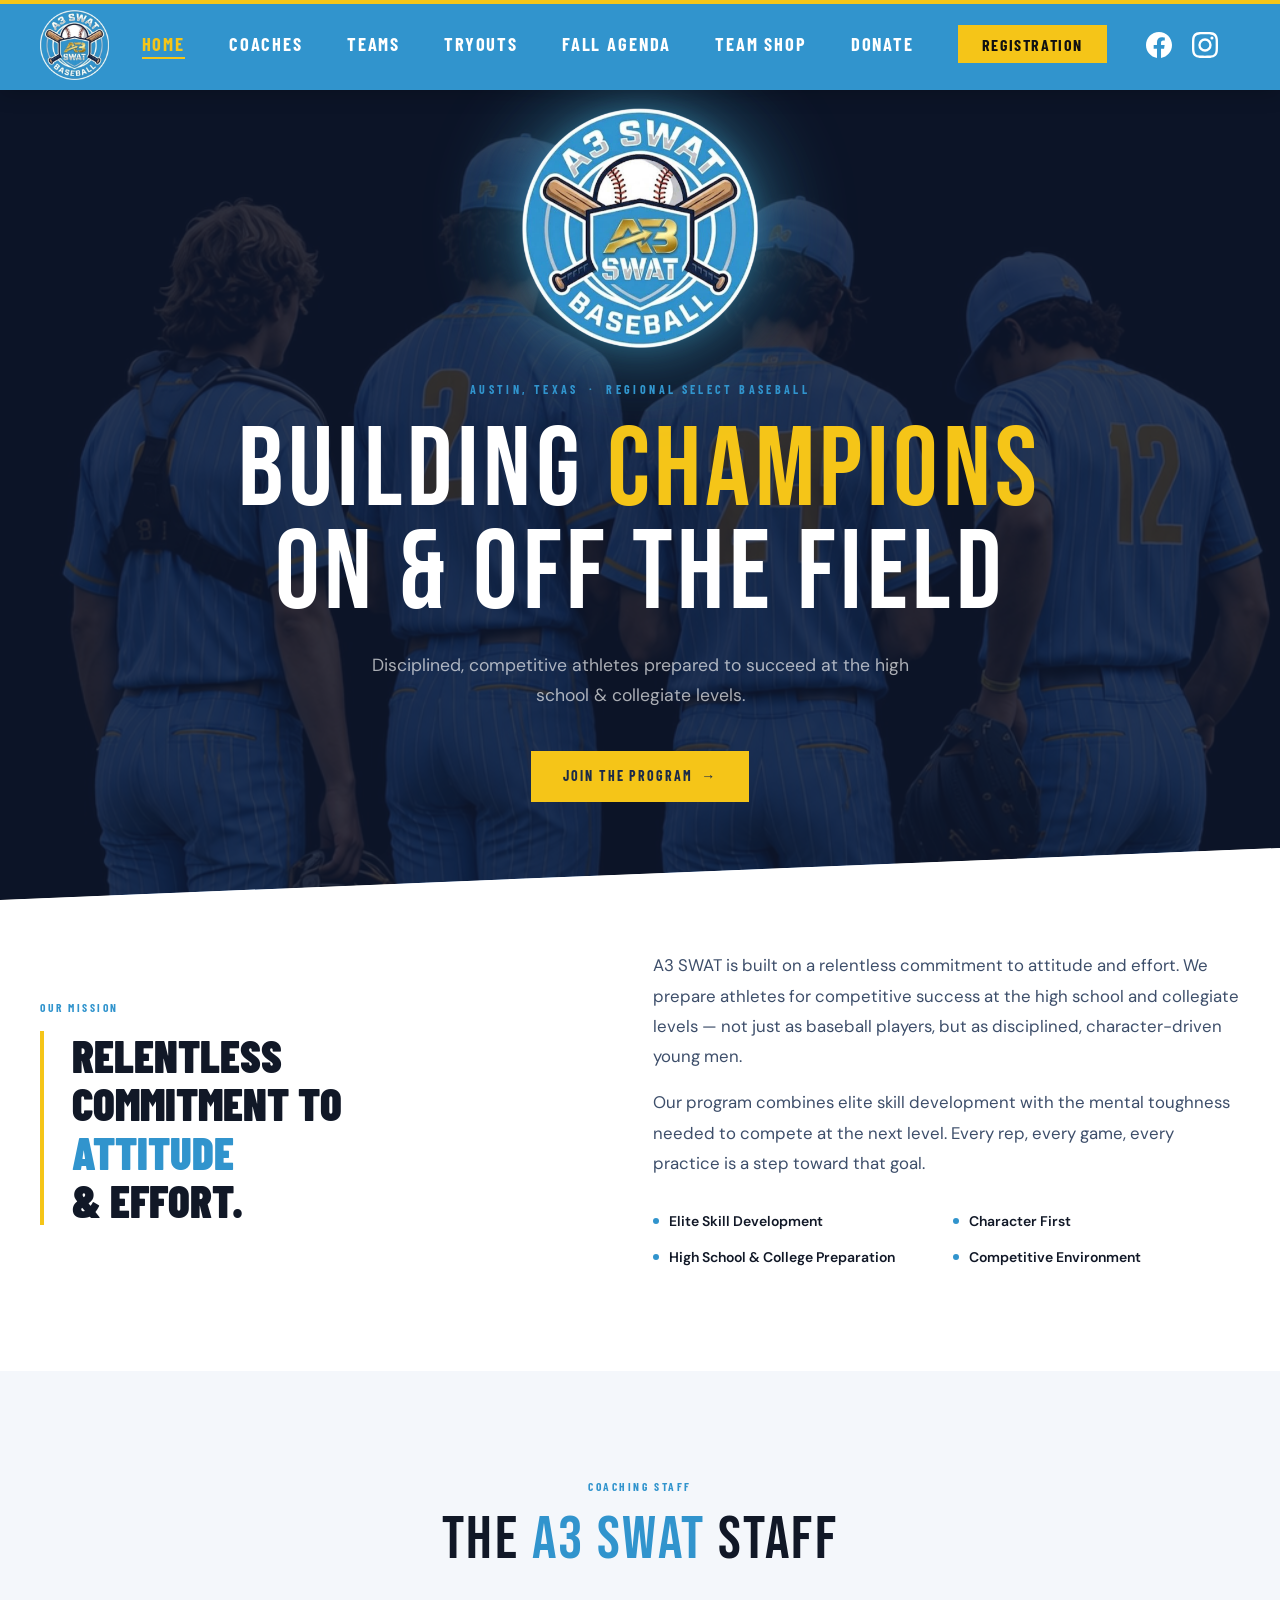
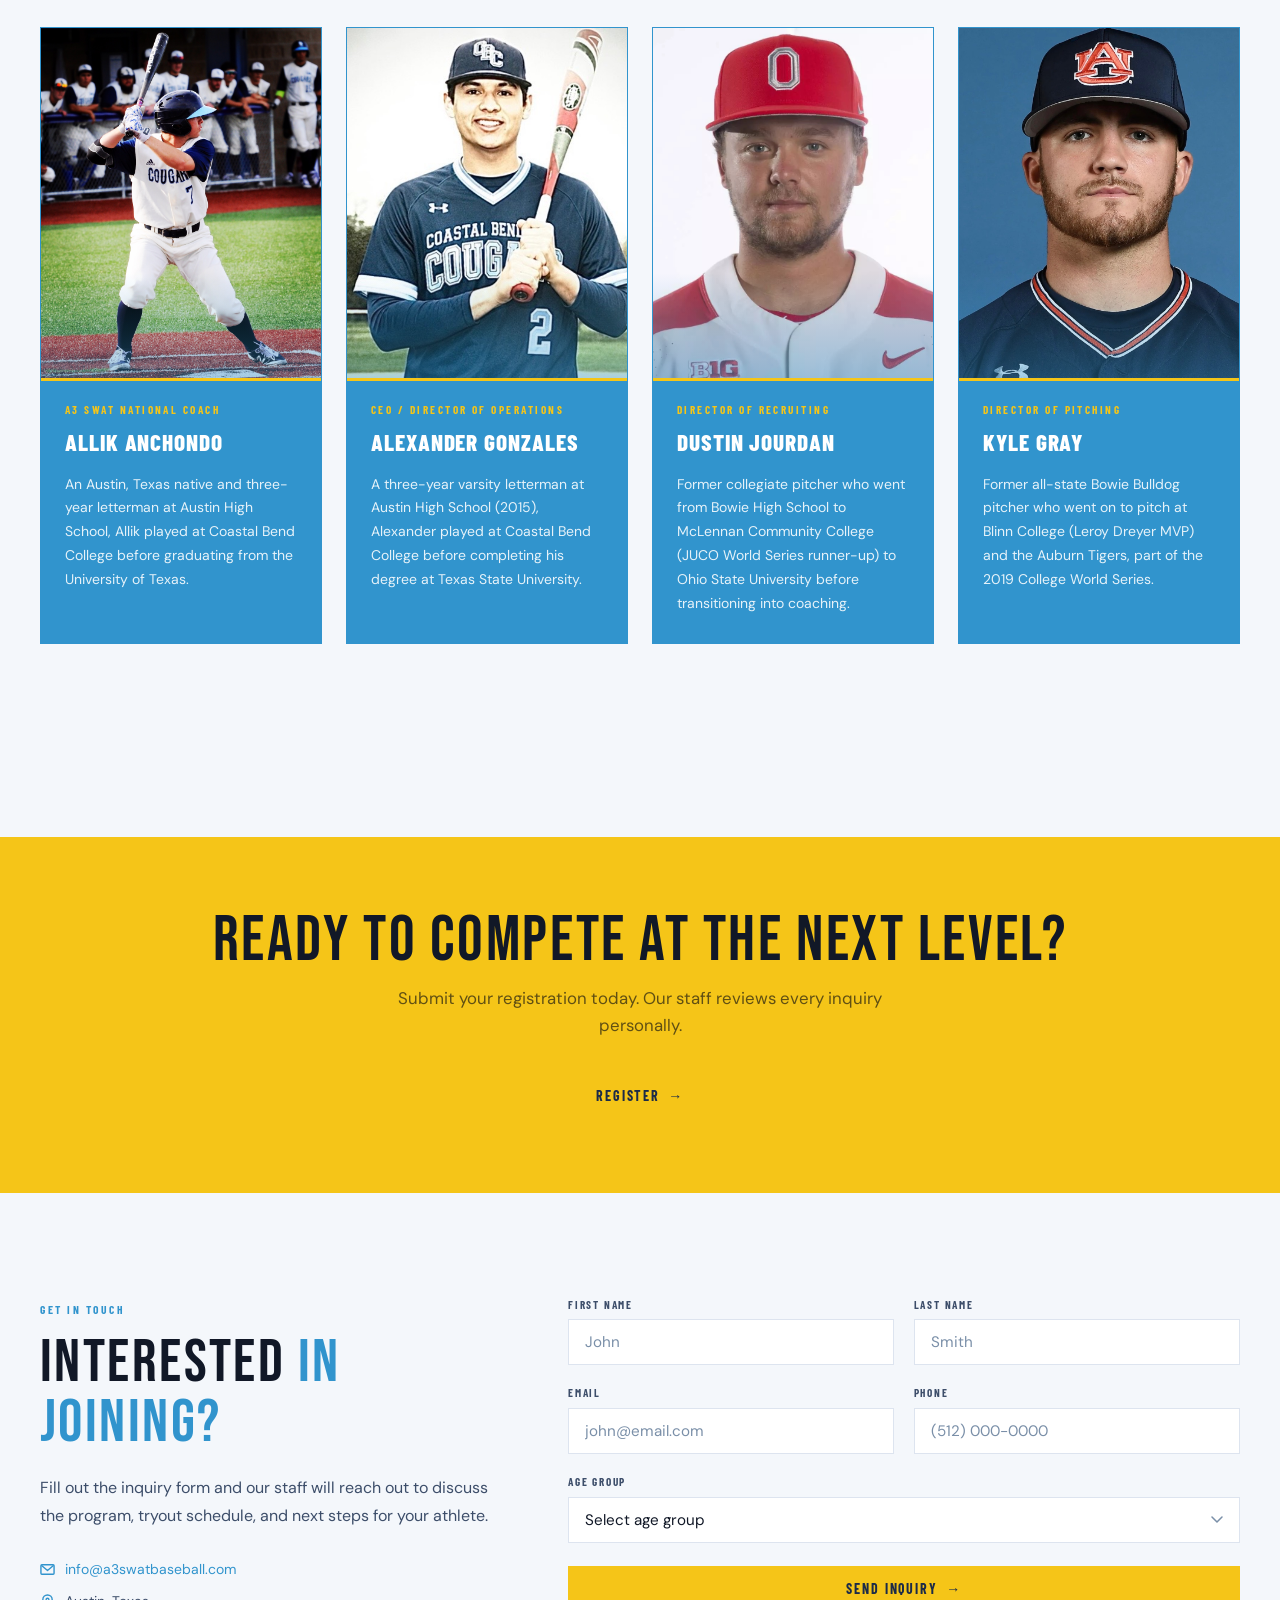
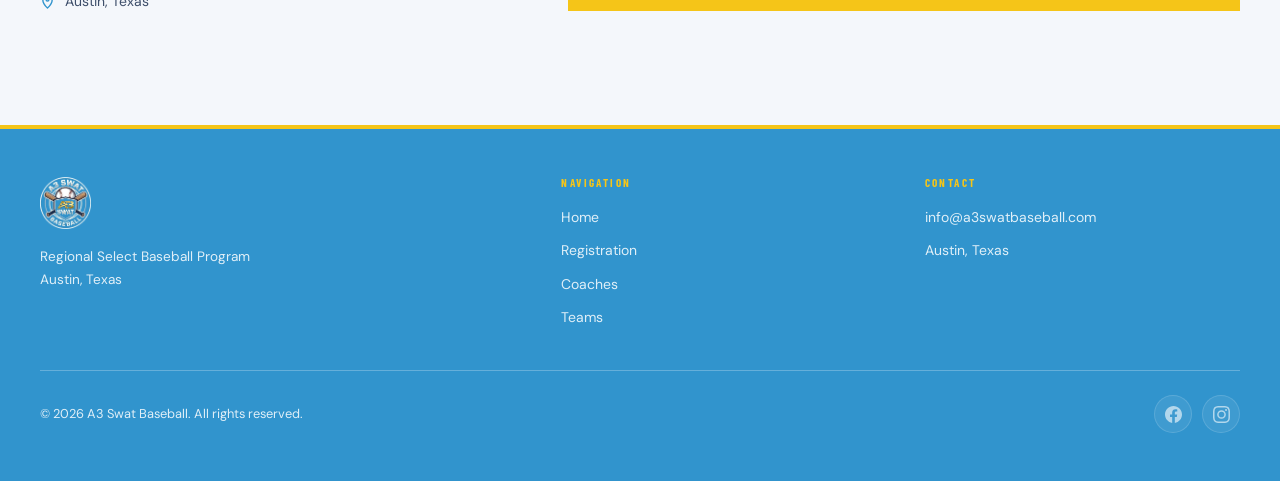
==== index.html @ 4187331a "Add team rosters to teams page, restructure to 5 named teams Replaced the generic 12U-18U accordion " ====
<!DOCTYPE html>
<html lang="en">
<head>
  <meta charset="UTF-8" />
  <meta name="viewport" content="width=device-width, initial-scale=1.0" />
  <title>A3 SWAT Baseball — Regional Select Program | Austin, TX</title>
  <meta name="description" content="A3 SWAT is an elite regional select baseball program in Austin, TX. Building disciplined, competitive athletes for high school and collegiate success." />
  <meta property="og:title" content="A3 Swat Baseball | Regional Select Program" />
  <meta property="og:description" content="Elite regional select baseball in Austin, TX. Building disciplined, competitive athletes for high school and collegiate success." />
  <meta property="og:image" content="https://a3swatbaseball.com/assets/logo.png" />
  <meta property="og:url" content="https://a3swatbaseball.com" />
  <meta property="og:type" content="website" />
  <meta name="twitter:card" content="summary" />
  <meta name="twitter:title" content="A3 Swat Baseball | Regional Select Program" />
  <meta name="twitter:description" content="Elite regional select baseball in Austin, TX. Building disciplined, competitive athletes for high school and collegiate success." />
  <meta name="twitter:image" content="https://a3swatbaseball.com/assets/logo.png" />
  <link rel="preconnect" href="https://fonts.googleapis.com" />
  <link rel="preconnect" href="https://fonts.gstatic.com" crossorigin />
  <link href="https://fonts.googleapis.com/css2?family=Barlow+Condensed:ital,wght@0,400;0,600;0,700;0,800;0,900;1,700&family=Barlow:wght@300;400;500;600&display=swap" rel="stylesheet" />
  <link rel="stylesheet" href="assets/css/styles.css?v=10" />
  <style>
    .coach-card { background: #3194CD !important; border-color: #3194CD !important; }
    .coach-name { color: #fff !important; }
    .coach-role { color: var(--gold) !important; }
    .coach-bio { color: rgba(255,255,255,0.88) !important; }
    .coach-info { border-top-color: var(--gold) !important; }
  </style>
</head>
<body>

  <!-- NAV -->
  <nav class="nav" id="nav">
    <div class="nav-inner">
      <a href="index.html" class="nav-logo">
        <img src="assets/logo.png" alt="A3 SWAT Baseball" />
      </a>
      <ul class="nav-links">
        <li><a href="index.html" class="active">Home</a></li>
        <li><a href="coaches.html">Coaches</a></li>
        <li><a href="teams.html">Teams</a></li>
        <li><a href="tryouts.html">Tryouts</a></li>
        <li><a href="fall-agenda.html">Fall Agenda</a></li>
        <li><a href="#">Team Shop</a></li>
        <li><a href="donate.html">Donate</a></li>
        <li><a href="registration.html" class="nav-cta">Registration</a></li>
      </ul>
      <div class="nav-socials">
        <a href="https://www.facebook.com/share/1CsExcKNdH/?mibextid=wwXIfr" target="_blank" rel="noopener" aria-label="Facebook"><svg viewBox="0 0 24 24" xmlns="http://www.w3.org/2000/svg"><path d="M24 12.073C24 5.446 18.627 0 12 0S0 5.446 0 12.073C0 18.1 4.388 23.094 10.125 24v-8.437H7.078v-3.49h3.047V9.43c0-3.025 1.792-4.697 4.533-4.697 1.312 0 2.686.236 2.686.236v2.971h-1.513c-1.491 0-1.956.932-1.956 1.889v2.255h3.328l-.532 3.49h-2.796V24C19.612 23.094 24 18.1 24 12.073z"/></svg></a>
        <a href="https://www.instagram.com/a3swatbaseball" target="_blank" rel="noopener" aria-label="Instagram"><svg viewBox="0 0 24 24" xmlns="http://www.w3.org/2000/svg"><path d="M12 2.163c3.204 0 3.584.012 4.85.07 3.252.148 4.771 1.691 4.919 4.919.058 1.265.069 1.645.069 4.849 0 3.205-.012 3.584-.069 4.849-.149 3.225-1.664 4.771-4.919 4.919-1.266.058-1.644.07-4.85.07-3.204 0-3.584-.012-4.849-.07-3.26-.149-4.771-1.699-4.919-4.92-.058-1.265-.07-1.644-.07-4.849 0-3.204.013-3.583.07-4.849.149-3.227 1.664-4.771 4.919-4.919 1.266-.057 1.645-.069 4.849-.069zM12 0C8.741 0 8.333.014 7.053.072 2.695.272.273 2.69.073 7.052.014 8.333 0 8.741 0 12c0 3.259.014 3.668.072 4.948.2 4.358 2.618 6.78 6.98 6.98C8.333 23.986 8.741 24 12 24c3.259 0 3.668-.014 4.948-.072 4.354-.2 6.782-2.618 6.979-6.98.059-1.28.073-1.689.073-4.948 0-3.259-.014-3.667-.072-4.947-.196-4.354-2.617-6.78-6.979-6.98C15.668.014 15.259 0 12 0zm0 5.838a6.162 6.162 0 100 12.324 6.162 6.162 0 000-12.324zM12 16a4 4 0 110-8 4 4 0 010 8zm6.406-11.845a1.44 1.44 0 100 2.881 1.44 1.44 0 000-2.881z"/></svg></a>
      </div>
      <button class="nav-toggle" id="navToggle" aria-label="Toggle menu">
        <span></span><span></span><span></span>
      </button>
    </div>
  </nav>

  <!-- MOBILE DRAWER -->
  <div class="nav-drawer" id="navDrawer">
    <a href="index.html">Home</a>
    <a href="coaches.html">Coaches</a>
    <a href="teams.html">Teams</a>
    <a href="tryouts.html">Tryouts</a>
    <a href="fall-agenda.html">Fall Agenda</a>
    <a href="#">Team Shop</a>
    <a href="donate.html">Donate</a>
    <a href="registration.html" style="color: var(--gold);">Registration →</a>
  </div>

  <!-- HERO -->
  <section class="hero hero--centered clip-bot">
    <div class="wrap">
      <div class="hero-content hero-content--centered">
        <div class="hero-logo-wrap">
          <img src="assets/logo.png" alt="A3 SWAT Baseball" class="hero-logo-img" />
        </div>
        <div class="hero-eyebrow" style="justify-content:center;">Austin, Texas &nbsp;·&nbsp; Regional Select Baseball</div>
        <h1 class="hero-hl">
          Building <em>Champions</em><br />
          On &amp; Off the Field
        </h1>
        <p class="hero-sub">Disciplined, competitive athletes prepared to succeed at the high school &amp; collegiate levels.</p>
        <div class="hero-btns" style="justify-content:center; display:flex;">
          <a href="registration.html" class="btn btn-gold">Join the Program <span class="arr">→</span></a>
        </div>
      </div>
    </div>
  </section>

  <!-- MISSION -->
  <section class="mission clip-top" id="mission">
    <div class="wrap">
      <div class="mission-grid">
        <div class="rv">
          <div class="label">Our Mission</div>
          <blockquote class="mission-quote">
            Relentless<br />
            commitment to<br />
            <em>attitude</em><br />
            &amp; effort.
          </blockquote>
        </div>
        <div class="rv d2">
          <p class="mission-copy">A3 SWAT is built on a relentless commitment to attitude and effort. We prepare athletes for competitive success at the high school and collegiate levels — not just as baseball players, but as disciplined, character-driven young men.</p>
          <p class="mission-copy">Our program combines elite skill development with the mental toughness needed to compete at the next level. Every rep, every game, every practice is a step toward that goal.</p>
          <div class="pillars">
            <div class="pillar"><div class="pillar-dot"></div>Elite Skill Development</div>
            <div class="pillar"><div class="pillar-dot"></div>Character First</div>
            <div class="pillar"><div class="pillar-dot"></div>High School &amp; College Preparation</div>
            <div class="pillar"><div class="pillar-dot"></div>Competitive Environment</div>
          </div>
        </div>
      </div>
    </div>
  </section>

  <!-- COACHING PREVIEW -->
  <section class="coaches" id="coaches">
    <div class="wrap">
      <div class="coaches-hd rv">
        <div class="label">Coaching Staff</div>
        <h2 class="sh">The <em>A3 SWAT</em> Staff</h2>
      </div>
      <div class="coaches-grid">
        <div class="coach-card rv d1">
          <div class="coach-photo">
            <img src="assets/hero-bg.jpeg" alt="Allik Anchondo" />
            <div class="coach-photo-grad"></div>
          </div>
          <div class="coach-info">
            <div class="coach-role">A3 SWAT National Coach</div>
            <div class="coach-name">Allik Anchondo</div>
            <p class="coach-bio">An Austin, Texas native and three-year letterman at Austin High School, Allik played at Coastal Bend College before graduating from the University of Texas.</p>
          </div>
        </div>
        <div class="coach-card rv d2">
          <div class="coach-photo">
            <img src="assets/alex.jpeg" alt="Alexander Gonzales" />
            <div class="coach-photo-grad"></div>
          </div>
          <div class="coach-info">
            <div class="coach-role">CEO / Director of Operations</div>
            <div class="coach-name">Alexander Gonzales</div>
            <p class="coach-bio">A three-year varsity letterman at Austin High School (2015), Alexander played at Coastal Bend College before completing his degree at Texas State University.</p>
          </div>
        </div>
        <div class="coach-card rv d3">
          <div class="coach-photo">
            <img src="assets/photo3.jpeg" alt="Dustin Jourdan" />
            <div class="coach-photo-grad"></div>
          </div>
          <div class="coach-info">
            <div class="coach-role">Director of Recruiting</div>
            <div class="coach-name">Dustin Jourdan</div>
            <p class="coach-bio">Former collegiate pitcher who went from Bowie High School to McLennan Community College (JUCO World Series runner-up) to Ohio State University before transitioning into coaching.</p>
          </div>
        </div>
        <div class="coach-card rv d4">
          <div class="coach-photo">
            <img src="assets/coachkyle.jpeg" alt="Kyle Gray" />
            <div class="coach-photo-grad"></div>
          </div>
          <div class="coach-info">
            <div class="coach-role">Director of Pitching</div>
            <div class="coach-name">Kyle Gray</div>
            <p class="coach-bio">Former all-state Bowie Bulldog pitcher who went on to pitch at Blinn College (Leroy Dreyer MVP) and the Auburn Tigers, part of the 2019 College World Series.</p>
          </div>
        </div>
      </div>
      <div style="text-align: center; margin-top: 2.5rem;" class="rv d2">
        <a href="coaches.html" class="btn btn-navy">Coaching Staff Bios <span class="arr">→</span></a>
      </div>
    </div>
  </section>

  <!-- CTA BANNER -->
  <section class="cta-banner">
    <div class="wrap">
      <h2>Ready to Compete at the Next Level?</h2>
      <p>Submit your registration today. Our staff reviews every inquiry personally.</p>
      <a href="registration.html" class="btn btn-gold">Register <span class="arr">→</span></a>
    </div>
  </section>

  <!-- CONTACT / INQUIRY -->
  <section class="contact-section" id="contact">
    <div class="wrap">
      <div class="rv" id="contact-grid">
        <div>
          <div class="label">Get In Touch</div>
          <h2 class="sh">Interested <em>in Joining?</em></h2>
          <p style="color:var(--body); font-size:1rem; line-height:1.75; margin-bottom:1.75rem;">Fill out the inquiry form and our staff will reach out to discuss the program, tryout schedule, and next steps for your athlete.</p>
          <div class="info-row">
            <svg width="15" height="15" viewBox="0 0 16 16" fill="none" stroke="var(--sky)" stroke-width="1.5" stroke-linecap="round" stroke-linejoin="round"><path d="M2 4l6 5 6-5"/><rect x="1" y="3" width="14" height="10" rx="1"/></svg>
            <a href="mailto:info@a3swatbaseball.com">info@a3swatbaseball.com</a>
          </div>
          <div class="info-row">
            <svg width="15" height="15" viewBox="0 0 16 16" fill="none" stroke="var(--sky)" stroke-width="1.5" stroke-linecap="round" stroke-linejoin="round"><path d="M8 1C5.24 1 3 3.24 3 6c0 4.25 5 9 5 9s5-4.75 5-9c0-2.76-2.24-5-5-5zm0 6.5a1.5 1.5 0 110-3 1.5 1.5 0 010 3z" fill="none"/></svg>
            Austin, Texas
          </div>
        </div>
        <div class="rv d2">
          <form class="form" id="contactForm">
            <div class="form-row">
              <div class="fg">
                <label for="ci-fname">First Name</label>
                <input type="text" id="ci-fname" name="firstName" placeholder="John" required />
              </div>
              <div class="fg">
                <label for="ci-lname">Last Name</label>
                <input type="text" id="ci-lname" name="lastName" placeholder="Smith" required />
              </div>
            </div>
            <div class="form-row">
              <div class="fg">
                <label for="ci-email">Email</label>
                <input type="email" id="ci-email" name="email" placeholder="john@email.com" required />
              </div>
              <div class="fg">
                <label for="ci-phone">Phone</label>
                <input type="tel" id="ci-phone" name="phone" placeholder="(512) 000-0000" />
              </div>
            </div>
            <div class="fg">
              <label for="ci-grade">Age Group</label>
              <select id="ci-grade" name="ageGroup" required>
                <option value="" disabled selected>Select age group</option>
                <option>12U</option>
                <option>13U</option>
                <option>14U</option>
                <option>15U</option>
                <option>16U</option>
                <option>17U</option>
                <option>18U</option>
              </select>
            </div>
            <div style="margin-top:0.25rem;">
              <button type="submit" class="btn btn-gold" style="width:100%; justify-content:center;">
                Send Inquiry <span class="arr">→</span>
              </button>
            </div>
          </form>
          <div class="form-success" id="contactOk">
            <h3>Message Received</h3>
            <p>Thanks for reaching out. Our staff will contact you within 24–48 hours.</p>
          </div>
        </div>
      </div>
    </div>
  </section>

  <!-- FOOTER -->
  <footer class="footer">
    <div class="wrap">
      <div class="footer-grid">
        <div class="footer-brand">
          <img src="assets/logo.png" alt="A3 SWAT Baseball" />
          <p>Regional Select Baseball Program<br />Austin, Texas</p>
        </div>
        <div class="footer-col">
          <h4>Navigation</h4>
          <ul>
            <li><a href="index.html">Home</a></li>
            <li><a href="registration.html">Registration</a></li>
            <li><a href="coaches.html">Coaches</a></li>
            <li><a href="teams.html">Teams</a></li>
          </ul>
        </div>
        <div class="footer-col">
          <h4>Contact</h4>
          <ul>
            <li><a href="mailto:info@a3swatbaseball.com">info@a3swatbaseball.com</a></li>
            <li><a href="#">Austin, Texas</a></li>
          </ul>
        </div>
      </div>
      <div class="footer-bottom">
        <p class="footer-copy">&copy; 2026 A3 Swat Baseball. All rights reserved.</p>
        <div class="socials">
          <a href="https://www.facebook.com/share/1CsExcKNdH/?mibextid=wwXIfr" target="_blank" rel="noopener" class="social" aria-label="Facebook">
            <svg viewBox="0 0 24 24" xmlns="http://www.w3.org/2000/svg"><path d="M24 12.073C24 5.446 18.627 0 12 0S0 5.446 0 12.073C0 18.1 4.388 23.094 10.125 24v-8.437H7.078v-3.49h3.047V9.43c0-3.025 1.792-4.697 4.533-4.697 1.312 0 2.686.236 2.686.236v2.971h-1.513c-1.491 0-1.956.932-1.956 1.889v2.255h3.328l-.532 3.49h-2.796V24C19.612 23.094 24 18.1 24 12.073z"/></svg>
          </a>
          <a href="https://www.instagram.com/a3swatbaseball" target="_blank" rel="noopener" class="social" aria-label="Instagram">
            <svg viewBox="0 0 24 24" xmlns="http://www.w3.org/2000/svg"><path d="M12 2.163c3.204 0 3.584.012 4.85.07 3.252.148 4.771 1.691 4.919 4.919.058 1.265.069 1.645.069 4.849 0 3.205-.012 3.584-.069 4.849-.149 3.225-1.664 4.771-4.919 4.919-1.266.058-1.644.07-4.85.07-3.204 0-3.584-.012-4.849-.07-3.26-.149-4.771-1.699-4.919-4.92-.058-1.265-.07-1.644-.07-4.849 0-3.204.013-3.583.07-4.849.149-3.227 1.664-4.771 4.919-4.919 1.266-.057 1.645-.069 4.849-.069zM12 0C8.741 0 8.333.014 7.053.072 2.695.272.273 2.69.073 7.052.014 8.333 0 8.741 0 12c0 3.259.014 3.668.072 4.948.2 4.358 2.618 6.78 6.98 6.98C8.333 23.986 8.741 24 12 24c3.259 0 3.668-.014 4.948-.072 4.354-.2 6.782-2.618 6.979-6.98.059-1.28.073-1.689.073-4.948 0-3.259-.014-3.667-.072-4.947-.196-4.354-2.617-6.78-6.979-6.98C15.668.014 15.259 0 12 0zm0 5.838a6.162 6.162 0 100 12.324 6.162 6.162 0 000-12.324zM12 16a4 4 0 110-8 4 4 0 010 8zm6.406-11.845a1.44 1.44 0 100 2.881 1.44 1.44 0 000-2.881z"/></svg>
          </a>
        </div>
      </div>
    </div>
  </footer>

  <script src="assets/js/main.js?v=3"></script>
  <style>
    #contact-grid { display: grid; grid-template-columns: 1fr 1.5fr; gap: 5rem; align-items: start; }
    @media (max-width: 960px) { #contact-grid { grid-template-columns: 1fr; gap: 2.5rem; } }
  </style>
</body>
</html>
---- assets/css/styles.css ----
@import url('https://fonts.googleapis.com/css2?family=Bebas+Neue&family=Barlow+Condensed:ital,wght@0,400;0,600;0,700;0,800;0,900;1,700&family=DM+Sans:wght@300;400;500;600&display=swap');

*, *::before, *::after { box-sizing: border-box; margin: 0; padding: 0; }

:root {
  --navy:      #1C2B48;
  --navy-deep: #131D36;
  --sky:       #3194CD;
  --sky-dim:   rgba(49, 148, 205, 0.12);
  --gold:      #F5C518;
  --white:     #FFFFFF;
  --off-white: #F4F7FB;
  --dark:      #111827;
  --body:      #3D4E6A;
  --muted:     #7A8FA8;
  --border:    #DDE4EF;

  --font-hero:  'Bebas Neue', sans-serif;
  --font-d:     'Barlow Condensed', sans-serif;
  --font-b:     'DM Sans', sans-serif;

  --ucla-blue: #3194CD;
  --nav-h: 90px;
  --pad:   clamp(60px, 8vw, 112px);
  --wrap:  1200px;
}

html { scroll-behavior: smooth; }

body {
  background: var(--white);
  color: var(--dark);
  font-family: var(--font-b);
  font-size: 16px;
  line-height: 1.6;
  overflow-x: hidden;
}

img { display: block; max-width: 100%; }
a { color: inherit; }

.wrap {
  width: min(var(--wrap), 100% - 2.5rem);
  margin-inline: auto;
}

/* ── Labels & headings ────────────────────────────────────── */
.label {
  display: inline-block;
  font-family: var(--font-d);
  font-size: 0.72rem;
  font-weight: 700;
  letter-spacing: 0.22em;
  text-transform: uppercase;
  color: var(--sky);
  margin-bottom: 0.9rem;
}

.label-gold { color: var(--gold); }

h1, h2, h3, h4 {
  font-family: var(--font-d);
  font-weight: 800;
  line-height: 1.0;
  letter-spacing: 0.02em;
  color: var(--dark);
}

.sh {
  font-family: var(--font-hero);
  font-size: clamp(2.6rem, 5vw, 3.8rem);
  font-weight: 400;
  text-transform: uppercase;
  letter-spacing: 0.04em;
  margin-bottom: 1.25rem;
}

.sh em { font-style: normal; color: var(--sky); }
.sh-gold em { color: var(--gold); }

/* ── Buttons ──────────────────────────────────────────────── */
.btn {
  display: inline-flex;
  align-items: center;
  gap: 0.5rem;
  font-family: var(--font-d);
  font-size: 0.875rem;
  font-weight: 700;
  letter-spacing: 0.14em;
  text-transform: uppercase;
  text-decoration: none;
  padding: 0.875rem 2rem;
  border: none;
  cursor: pointer;
  transition: all 0.2s ease;
}

.btn-gold  { background: var(--gold); color: var(--navy); }
.btn-gold:hover  { background: #FFD633; transform: translateY(-2px); box-shadow: 0 8px 24px rgba(245,197,24,0.4); }

.btn-navy  { background: var(--navy); color: var(--white); }
.btn-navy:hover { background: #263353; transform: translateY(-2px); }

.btn-ghost { background: transparent; color: var(--navy); border: 2px solid var(--navy); }
.btn-ghost:hover { background: var(--navy); color: var(--white); transform: translateY(-2px); }

.btn-ghost-white { background: transparent; color: var(--white); border: 2px solid rgba(255,255,255,0.5); }
.btn-ghost-white:hover { border-color: var(--white); background: rgba(255,255,255,0.1); transform: translateY(-2px); }

.arr { display: inline-block; transition: transform 0.2s; }
.btn:hover .arr { transform: translateX(4px); }

/* ── Navigation ───────────────────────────────────────────── */
.nav {
  position: fixed;
  inset: 0 0 auto;
  height: var(--nav-h);
  z-index: 100;
  display: flex;
  align-items: center;
  padding: 0 2.5rem;
  background: var(--sky);
  box-shadow: 0 3px 20px rgba(0,0,0,0.20);
}

.nav::before {
  content: '';
  position: absolute;
  top: 0; left: 0; right: 0;
  height: 4px;
  background: var(--gold);
}

.nav-inner {
  width: 100%;
  display: grid;
  grid-template-columns: auto 1fr auto auto;
  align-items: center;
  gap: 1rem;
}

.nav-socials {
  display: flex;
  align-items: center;
  gap: 0.5rem;
}

.nav-socials a {
  display: flex;
  align-items: center;
  justify-content: center;
  width: 38px; height: 38px;
  color: #fff;
  transition: color 0.2s;
  text-decoration: none;
}

.nav-socials a:hover { color: var(--gold); }
.nav-socials svg { width: 26px; height: 26px; fill: currentColor; }

.nav-logo img { height: 70px; width: auto; }

.nav-links {
  display: flex;
  align-items: center;
  justify-content: center;
  gap: 2.75rem;
  list-style: none;
}

.nav-links a {
  font-family: var(--font-d);
  font-size: 1.15rem;
  font-weight: 700;
  letter-spacing: 0.1em;
  text-transform: uppercase;
  text-decoration: none;
  color: var(--white);
  transition: color 0.2s;
  position: relative;
  padding-bottom: 4px;
}

.nav-links a::after {
  content: '';
  position: absolute;
  bottom: 0; left: 0; right: 100%;
  height: 2px;
  background: var(--gold);
  transition: right 0.25s ease;
}

.nav-links a:hover,
.nav-links a.active { color: var(--gold); }
.nav-links a:hover::after,
.nav-links a.active::after { right: 0; }

.nav-cta {
  background: var(--gold) !important;
  color: #111 !important;
  padding: 0.6rem 1.5rem !important;
  font-size: 1rem !important;
  letter-spacing: 0.1em;
  transition: background 0.2s, transform 0.2s !important;
  white-space: nowrap;
}
.nav-cta::after { display: none !important; }
.nav-cta:hover { background: #FFD633 !important; transform: translateY(-1px) !important; }

/* ── Nav dropdown ─────────────────────────────────────────── */
.nav-dropdown {
  position: relative;
}

.nav-dropdown > a::before {
  content: ' ▾';
  font-size: 0.75em;
}

.dropdown-menu {
  display: none;
  position: absolute;
  top: calc(100% + 14px);
  left: 50%;
  transform: translateX(-50%);
  background: var(--sky);
  border-top: 3px solid var(--gold);
  min-width: 140px;
  z-index: 200;
  box-shadow: 0 12px 32px rgba(0,0,0,0.25);
}

.dropdown-menu a {
  display: block;
  padding: 0.6rem 1.2rem;
  font-family: var(--font-d);
  font-size: 0.95rem;
  font-weight: 700;
  letter-spacing: 0.1em;
  text-transform: uppercase;
  color: #fff !important;
  text-decoration: none;
  transition: background 0.15s, color 0.15s;
  white-space: nowrap;
}

.dropdown-menu a::after { display: none !important; }
.dropdown-menu a:hover { background: var(--gold); color: #111 !important; }

.nav-dropdown:hover .dropdown-menu { display: block; }

/* Hamburger */
.nav-toggle {
  display: none;
  flex-direction: column;
  gap: 5px;
  background: none;
  border: none;
  cursor: pointer;
  padding: 4px;
  z-index: 110;
}
.nav-toggle span { display: block; width: 26px; height: 2.5px; background: var(--white); border-radius: 2px; transition: transform 0.3s, opacity 0.3s; }
.nav-toggle.open span:nth-child(1) { transform: translateY(7px) rotate(45deg); }
.nav-toggle.open span:nth-child(2) { opacity: 0; }
.nav-toggle.open span:nth-child(3) { transform: translateY(-7px) rotate(-45deg); }

/* Mobile drawer */
.nav-drawer {
  display: none;
  position: fixed;
  inset: 0;
  z-index: 90;
  background: #111111;
  flex-direction: column;
  align-items: center;
  justify-content: center;
  gap: 2.25rem;
}
.nav-drawer.open { display: flex; }
.nav-drawer a {
  font-family: var(--font-d);
  font-size: 2.25rem;
  font-weight: 800;
  letter-spacing: 0.08em;
  text-transform: uppercase;
  text-decoration: none;
  color: var(--white);
  transition: color 0.2s;
}
.nav-drawer a:hover { color: var(--gold); }

/* ── Hero (stays dark — brand moment) ────────────────────── */
.hero {
  position: relative;
  min-height: 100svh;
  display: flex;
  align-items: center;
  overflow: hidden;
  background: url('../photo1.png') center 20% / cover no-repeat;
}

.hero::before {
  content: '';
  position: absolute;
  inset: 0;
  background: rgba(15, 25, 48, 0.82);
  pointer-events: none;
}

.hero-content {
  position: relative;
  z-index: 1;
  padding-top: var(--nav-h);
  padding-bottom: 80px;
  display: flex;
  flex-direction: column;
  align-items: center;
  text-align: center;
}

/* Big logo badge in hero */
.hero-logo-wrap {
  width: clamp(160px, 22vw, 240px);
  height: clamp(160px, 22vw, 240px);
  margin-bottom: 2rem;
  filter: drop-shadow(0 0 48px rgba(77,200,240,0.45)) drop-shadow(0 0 12px rgba(77,200,240,0.25));
  animation: logo-pulse 4s ease-in-out infinite;
}

.hero-logo-img { width: 100%; height: 100%; object-fit: contain; }

@keyframes logo-pulse {
  0%, 100% { filter: drop-shadow(0 0 48px rgba(77,200,240,0.40)) drop-shadow(0 0 10px rgba(77,200,240,0.20)); }
  50%       { filter: drop-shadow(0 0 64px rgba(77,200,240,0.60)) drop-shadow(0 0 18px rgba(77,200,240,0.35)); }
}

.hero-eyebrow {
  font-family: var(--font-d);
  font-size: 0.75rem;
  font-weight: 700;
  letter-spacing: 0.28em;
  text-transform: uppercase;
  color: var(--sky);
  margin-bottom: 1.25rem;
}

.hero-hl {
  font-family: var(--font-hero);
  font-size: clamp(3.5rem, 9vw, 7rem);
  font-weight: 400;
  text-transform: uppercase;
  line-height: 0.92;
  letter-spacing: 0.04em;
  margin-bottom: 1.5rem;
  color: var(--white);
}
.hero-hl em { font-style: normal; color: var(--gold); }

.hero-sub {
  font-size: clamp(1rem, 1.6vw, 1.1rem);
  color: rgba(255,255,255,0.65);
  max-width: 48ch;
  line-height: 1.75;
  margin-bottom: 2.5rem;
}

.hero-btns { display: flex; gap: 1rem; flex-wrap: wrap; justify-content: center; }

/* Diagonal clip */
.clip-bot { clip-path: polygon(0 0, 100% 0, 100% calc(100% - 52px), 0 100%); }
.clip-top { clip-path: polygon(0 52px, 100% 0, 100% 100%, 0 100%); margin-top: -52px; }

/* ── Mission (light) ──────────────────────────────────────── */
.mission {
  background: var(--white);
  padding: var(--pad) 0;
}

.mission-grid {
  display: grid;
  grid-template-columns: 1fr 1.1fr;
  gap: 5rem;
  align-items: center;
}

.mission-quote {
  font-family: var(--font-d);
  font-size: clamp(2rem, 4vw, 2.8rem);
  font-weight: 900;
  text-transform: uppercase;
  line-height: 1.08;
  padding-left: 1.75rem;
  border-left: 4px solid var(--gold);
  color: var(--dark);
}
.mission-quote em { font-style: normal; color: var(--sky); }

.mission-copy { color: var(--body); font-size: 1.05rem; line-height: 1.8; }
.mission-copy + .mission-copy { margin-top: 1rem; }

.pillars {
  display: grid;
  grid-template-columns: 1fr 1fr;
  gap: 0.85rem;
  margin-top: 2rem;
}

.pillar {
  display: flex;
  align-items: center;
  gap: 0.6rem;
  font-size: 0.875rem;
  font-weight: 600;
  color: var(--dark);
}

.pillar-dot {
  width: 6px; height: 6px;
  background: var(--sky);
  border-radius: 50%;
  flex-shrink: 0;
}

/* ── Page hero banners (dark — inner pages) ───────────────── */
.pg-hero {
  padding: calc(var(--nav-h) + 56px) 0 64px;
  background: #111111;
  position: relative;
  overflow: hidden;
}

.pg-hero::before {
  content: '';
  position: absolute; inset: 0;
  background:
    radial-gradient(ellipse at 75% 50%, rgba(77,200,240,0.07) 0%, transparent 55%),
    repeating-linear-gradient(
      -45deg, transparent, transparent 40px,
      rgba(77,200,240,0.02) 40px, rgba(77,200,240,0.02) 41px
    );
}

.pg-hero-content { position: relative; z-index: 1; }

.pg-hero .label { color: var(--sky); }

.pg-hero h1 {
  font-size: clamp(3rem, 7vw, 5rem);
  text-transform: uppercase;
  margin-bottom: 0.75rem;
  line-height: 0.95;
  color: var(--white);
}
.pg-hero h1 em { font-style: normal; color: var(--gold); }

.pg-hero p {
  font-size: 1.1rem;
  color: rgba(255,255,255,0.65);
  max-width: 52ch;
  line-height: 1.75;
}

/* ── Coaches (light bg) ───────────────────────────────────── */
.coaches { padding: var(--pad) 0; background: var(--off-white); }

.coaches-hd { text-align: center; margin-bottom: 3.5rem; }

.coaches-grid {
  display: grid;
  grid-template-columns: repeat(4, 1fr);
  gap: 1.5rem;
}

.coach-card {
  background: #3194CD;
  border: 1px solid #3194CD;
  overflow: hidden;
  transition: transform 0.3s, box-shadow 0.3s;
  position: relative;
}

.coach-card:hover {
  transform: translateY(-6px);
  box-shadow: 0 20px 48px rgba(49,148,205,0.35);
}

.coach-photo {
  position: relative;
  aspect-ratio: 4/5;
  overflow: hidden;
  background: var(--off-white);
}

.coach-photo img {
  width: 100%; height: 100%;
  object-fit: cover;
  object-position: top center;
  transition: transform 0.5s ease;
}

.coach-card:hover .coach-photo img { transform: scale(1.04); }

.coach-photo-grad {
  position: absolute; bottom: 0; left: 0; right: 0;
  height: 30%;
  background: linear-gradient(to top, rgba(49,148,205,0.4), transparent);
}

.coach-info {
  padding: 1.25rem 1.5rem 1.75rem;
  border-top: 3px solid var(--gold);
}

.coach-role {
  font-family: var(--font-d);
  font-size: 0.7rem;
  font-weight: 700;
  letter-spacing: 0.22em;
  text-transform: uppercase;
  color: var(--gold);
  margin-bottom: 0.3rem;
}

.coach-name {
  font-family: var(--font-d);
  font-size: 1.45rem;
  font-weight: 800;
  text-transform: uppercase;
  letter-spacing: 0.04em;
  margin-bottom: 0.75rem;
  color: var(--white);
}

.coach-bio { font-size: 0.875rem; color: rgba(255,255,255,0.88); line-height: 1.7; }

/* ── Teams page accordion ─────────────────────────────────── */
.teams-section { padding: var(--pad) 0; background: var(--white); }

.teams-accordion { display: flex; flex-direction: column; gap: 0; }

.team-item {
  border-bottom: 1px solid var(--border);
}
.team-item:first-child { border-top: 1px solid var(--border); }

.team-item summary {
  display: flex;
  align-items: center;
  gap: 1.5rem;
  padding: 1.4rem 1.5rem;
  cursor: pointer;
  list-style: none;
  background: #3194CD;
  transition: background 0.2s;
  user-select: none;
}
.team-item summary::-webkit-details-marker { display: none; }
.team-item summary:hover { background: #2a82b8; }
.team-item[open] summary { background: #1e6e9e; }

.ti-name {
  font-family: var(--font-d);
  font-size: 1.5rem;
  font-weight: 900;
  text-transform: uppercase;
  letter-spacing: 0.08em;
  color: var(--gold);
  flex: 1;
}


.ti-arr {
  font-size: 1.5rem;
  font-weight: 300;
  color: #fff;
  transition: transform 0.3s;
  line-height: 1;
  position: relative;
  z-index: 1;
}
.team-item[open] .ti-arr { transform: rotate(45deg); color: var(--gold); }

.ti-body {
  padding: 1.5rem 1.5rem 2rem calc(60px + 1.5rem + 1.5rem);
  background: #eaf4fa;
  border-top: 3px solid var(--gold);
}
.ti-body p {
  color: var(--body);
  line-height: 1.75;
  margin-bottom: 1.25rem;
  max-width: 55ch;
}

.roster-grid {
  display: grid;
  grid-template-columns: repeat(3, 1fr);
  gap: 0.6rem 1.5rem;
  margin-bottom: 1.75rem;
  max-width: 640px;
}

.roster-item {
  display: flex;
  align-items: baseline;
  gap: 0.55rem;
  font-size: 0.9rem;
}

.roster-num {
  font-family: var(--font-d);
  font-weight: 800;
  color: var(--sky);
  min-width: 2.2ch;
}

.roster-player { color: var(--dark); font-weight: 600; }

.teams-grid {
  display: grid;
  grid-template-columns: repeat(2, 1fr);
  gap: 1.5rem;
  margin-top: 3rem;
}

.team-card {
  background: var(--sky);
  border: 1px solid var(--sky);
  padding: 2.5rem;
  position: relative;
  overflow: hidden;
  transition: transform 0.3s, box-shadow 0.3s, border-color 0.3s;
}

.team-card:hover {
  border-color: var(--gold);
  transform: translateY(-4px);
  box-shadow: 0 16px 40px rgba(49,148,205,0.35);
}

.team-card::after {
  content: attr(data-age);
  position: absolute;
  right: -0.5rem; bottom: -1.5rem;
  font-family: var(--font-d);
  font-size: 7rem;
  font-weight: 900;
  color: rgba(255,255,255,0.1);
  line-height: 1;
  pointer-events: none;
  user-select: none;
}

.team-badge {
  display: inline-block;
  font-family: var(--font-d);
  font-size: 0.7rem;
  font-weight: 700;
  letter-spacing: 0.18em;
  text-transform: uppercase;
  background: rgba(245,197,24,0.25);
  color: var(--white);
  padding: 0.25rem 0.65rem;
  margin-bottom: 1.25rem;
}

.team-name {
  font-family: var(--font-d);
  font-size: 2.5rem;
  font-weight: 900;
  text-transform: uppercase;
  margin-bottom: 0.5rem;
  color: var(--white);
}

.team-sub {
  font-size: 0.875rem;
  color: rgba(255,255,255,0.88);
  line-height: 1.7;
  margin-bottom: 1.75rem;
  max-width: 36ch;
}

.team-bar {
  height: 3px;
  background: linear-gradient(90deg, var(--gold) 0%, transparent 100%);
}

/* ── Registration (light) ─────────────────────────────────── */
.steps { padding: var(--pad) 0; background: var(--off-white); }

.steps-grid {
  display: grid;
  grid-template-columns: repeat(3, 1fr);
  gap: 1.25rem;
  margin-top: 3rem;
}

.step-card {
  background: var(--white);
  border: 1px solid var(--border);
  padding: 2rem;
  position: relative;
  transition: border-color 0.3s, transform 0.3s, box-shadow 0.3s;
}

.step-card::before {
  content: '';
  position: absolute; top: 0; left: 0; right: 0;
  height: 3px;
  background: var(--sky);
  transform: scaleX(0);
  transform-origin: left;
  transition: transform 0.3s;
}
.step-card:hover::before { transform: scaleX(1); }
.step-card:hover { border-color: var(--sky); transform: translateY(-4px); box-shadow: 0 12px 32px rgba(28,43,72,0.10); }

.step-num {
  font-family: var(--font-d);
  font-size: 3.5rem;
  font-weight: 900;
  color: rgba(77,200,240,0.18);
  line-height: 1;
  margin-bottom: 0.5rem;
}

.step-title {
  font-family: var(--font-d);
  font-size: 1.25rem;
  font-weight: 800;
  text-transform: uppercase;
  letter-spacing: 0.04em;
  margin-bottom: 0.65rem;
  color: var(--dark);
}

.step-desc { font-size: 0.875rem; color: var(--body); line-height: 1.7; }

/* Registration form section */
.reg-section { background: var(--white); padding: var(--pad) 0; }

.reg-inner {
  display: grid;
  grid-template-columns: 1fr 2fr;
  gap: 5rem;
  align-items: start;
}

.reg-info h2 {
  font-family: var(--font-d);
  font-size: clamp(2rem, 3.5vw, 2.8rem);
  font-weight: 800;
  text-transform: uppercase;
  margin-bottom: 1rem;
  color: var(--dark);
}
.reg-info h2 em { font-style: normal; color: var(--sky); }

.reg-info p { color: var(--body); font-size: 0.925rem; line-height: 1.8; margin-bottom: 1.5rem; }

.info-row {
  display: flex; align-items: center; gap: 0.6rem;
  color: var(--body); font-size: 0.875rem; margin-bottom: 0.6rem;
}

.info-row a { color: var(--sky); text-decoration: none; }
.info-row a:hover { text-decoration: underline; }
.info-row svg { flex-shrink: 0; }

/* ── Forms (light) ────────────────────────────────────────── */
.form { display: grid; gap: 1.2rem; }

.form-row { display: grid; grid-template-columns: 1fr 1fr; gap: 1.2rem; }

.fg { display: flex; flex-direction: column; gap: 0.35rem; }

.fg label {
  font-family: var(--font-d);
  font-size: 0.7rem;
  font-weight: 700;
  letter-spacing: 0.16em;
  text-transform: uppercase;
  color: var(--body);
}

.fg input,
.fg select,
.fg textarea {
  background: var(--white);
  border: 1px solid var(--border);
  color: var(--dark);
  padding: 0.75rem 1rem;
  font-family: var(--font-b);
  font-size: 0.95rem;
  outline: none;
  width: 100%;
  appearance: none;
  -webkit-appearance: none;
  transition: border-color 0.2s, box-shadow 0.2s;
  border-radius: 0;
}

.fg select {
  background-image: url("data:image/svg+xml,%3Csvg xmlns='http://www.w3.org/2000/svg' width='12' height='8'%3E%3Cpath d='M1 1l5 5 5-5' stroke='%237A8FA8' stroke-width='1.5' fill='none' stroke-linecap='round' stroke-linejoin='round'/%3E%3C/svg%3E");
  background-repeat: no-repeat;
  background-position: right 1rem center;
  padding-right: 2.5rem;
  cursor: pointer;
}

.fg select option { background: var(--white); color: var(--dark); }

.fg input:focus,
.fg select:focus,
.fg textarea:focus {
  border-color: var(--sky);
  box-shadow: 0 0 0 3px rgba(77,200,240,0.15);
}

.fg input::placeholder,
.fg textarea::placeholder { color: var(--muted); }

.fg textarea { resize: vertical; min-height: 110px; }

.form-divider {
  font-family: var(--font-d);
  font-size: 0.72rem;
  font-weight: 700;
  letter-spacing: 0.22em;
  text-transform: uppercase;
  color: var(--navy);
  padding-bottom: 0.5rem;
  border-bottom: 1px solid var(--border);
  margin-top: 0.5rem;
}

.form-success {
  display: none;
  text-align: center;
  padding: 2.5rem 2rem;
  background: rgba(77,200,240,0.06);
  border: 1px solid rgba(77,200,240,0.3);
}
.form-success.show { display: block; }
.form-success h3 {
  font-family: var(--font-d);
  font-size: 1.75rem;
  text-transform: uppercase;
  color: var(--navy);
  margin-bottom: 0.5rem;
}
.form-success p { color: var(--body); font-size: 0.95rem; }

/* ── Contact section (light) ──────────────────────────────── */
.contact-section { background: var(--off-white); padding: var(--pad) 0; }

/* ── CTA banner ───────────────────────────────────────────── */
.cta-banner {
  background: var(--gold);
  padding: 4.5rem 0;
  text-align: center;
}

.cta-banner h2 {
  font-family: var(--font-hero);
  font-size: clamp(2.5rem, 5vw, 4rem);
  font-weight: 400;
  text-transform: uppercase;
  letter-spacing: 0.04em;
  color: var(--dark);
  margin-bottom: 0.75rem;
}

.cta-banner .label { color: rgba(17,17,17,0.55); }

.cta-banner p {
  color: rgba(17,17,17,0.65);
  font-size: 1.05rem;
  margin-bottom: 2rem;
  max-width: 44ch;
  margin-inline: auto;
}

/* ── Footer ───────────────────────────────────────────────── */
.footer {
  background: var(--sky);
  border-top: 4px solid var(--gold);
  padding: 3rem 0;
}

.footer-grid {
  display: grid;
  grid-template-columns: 1.5fr 1fr 1fr;
  gap: 3rem;
  margin-bottom: 2.5rem;
}

.footer-brand img { height: 52px; width: auto; margin-bottom: 1rem; }
.footer-brand p { font-size: 0.85rem; color: rgba(255,255,255,0.85); line-height: 1.7; max-width: 26ch; }

.footer-col h4 {
  font-family: var(--font-d);
  font-size: 0.7rem;
  font-weight: 700;
  letter-spacing: 0.22em;
  text-transform: uppercase;
  color: var(--gold);
  margin-bottom: 1rem;
}

.footer-col ul { list-style: none; display: flex; flex-direction: column; gap: 0.5rem; }
.footer-col ul a { font-size: 0.875rem; color: rgba(255,255,255,0.85); text-decoration: none; transition: color 0.2s; }
.footer-col ul a:hover { color: var(--gold); }

.footer-bottom {
  border-top: 1px solid rgba(255,255,255,0.25);
  padding-top: 1.5rem;
  display: flex;
  align-items: center;
  justify-content: space-between;
  flex-wrap: wrap;
  gap: 1rem;
}

.footer-copy { font-size: 0.8rem; color: rgba(255,255,255,0.85); }

.socials { display: flex; gap: 0.6rem; }

.social {
  width: 38px; height: 38px;
  display: flex; align-items: center; justify-content: center;
  background: rgba(255,255,255,0.07);
  border: 1px solid rgba(255,255,255,0.14);
  border-radius: 50%;
  color: rgba(255,255,255,0.6);
  text-decoration: none;
  transition: all 0.2s;
}

.social svg { width: 17px; height: 17px; fill: currentColor; }

.social:hover {
  background: var(--gold);
  border-color: var(--gold);
  color: #111;
  transform: translateY(-2px);
}

/* ── Donate page ──────────────────────────────────────────── */
.goes-grid {
  display: grid;
  grid-template-columns: repeat(4, 1fr);
  gap: 1.25rem;
  margin-top: 3rem;
}

.pay-grid {
  display: grid;
  grid-template-columns: repeat(3, 1fr);
  gap: 1.5rem;
  margin-top: 2.5rem;
}

.pay-card {
  background: var(--white);
  border: 1px solid var(--border);
  padding: 2.25rem 2rem;
  text-align: center;
  transition: border-color 0.3s, transform 0.3s, box-shadow 0.3s;
}
.pay-card:hover { border-color: var(--sky); transform: translateY(-4px); box-shadow: 0 12px 32px rgba(28,43,72,0.10); }

.pay-icon {
  width: 52px; height: 52px;
  margin: 0 auto 1.25rem;
  display: flex; align-items: center; justify-content: center;
  background: var(--sky-dim);
  border-radius: 50%;
  color: var(--sky);
}

.pay-title {
  font-family: var(--font-d);
  font-size: 1.15rem;
  font-weight: 800;
  text-transform: uppercase;
  letter-spacing: 0.03em;
  margin-bottom: 0.5rem;
  color: var(--dark);
}

.pay-desc { font-size: 0.875rem; color: var(--body); line-height: 1.6; margin-bottom: 1.5rem; }
.pay-sub { font-size: 0.8rem; color: var(--muted); margin-top: 0.85rem; }

.prize-section { padding: var(--pad) 0; background: var(--navy); }
.prize-section .label { color: var(--sky); }
.prize-section .sh { color: var(--white); }
.prize-section .sh em { color: var(--gold); }
.prize-section .coaches-hd p { color: rgba(255,255,255,0.65); max-width: 60ch; margin-inline: auto; }

.prize-grid {
  display: grid;
  grid-template-columns: 1fr 1fr;
  gap: 2rem;
  margin-top: 3rem;
}

.prize-card {
  background: rgba(255,255,255,0.04);
  border: 1px solid rgba(255,255,255,0.1);
  overflow: hidden;
}

.prize-photo-group {
  aspect-ratio: 16/11;
  background: #F4F7FB;
  display: flex;
  align-items: center;
  justify-content: center;
  gap: 0.5rem;
  padding: 1.5rem;
}
.prize-photo-group img { height: 100%; width: auto; max-width: 32%; object-fit: contain; }

.prize-brand-block {
  aspect-ratio: 16/11;
  background: rgba(255,255,255,0.04);
  display: flex;
  flex-direction: column;
  align-items: center;
  justify-content: center;
  gap: 0.6rem;
  padding: 1.5rem;
}

.prize-brand-item {
  font-family: var(--font-d);
  font-weight: 800;
  font-size: clamp(1.15rem, 2.3vw, 1.6rem);
  text-transform: uppercase;
  letter-spacing: 0.02em;
  color: var(--gold);
  text-align: center;
  line-height: 1.15;
}

.prize-info { padding: 1.5rem 1.75rem 2rem; text-align: center; }
.prize-name {
  font-family: var(--font-d);
  font-weight: 800;
  font-size: 1.1rem;
  text-transform: uppercase;
  color: var(--white);
  margin-bottom: 0.35rem;
}
.prize-desc { font-size: 0.85rem; color: rgba(255,255,255,0.65); }

.stat-banner { background: var(--sky); padding: 3.5rem 0; text-align: center; }
.stat-banner .stat-num { font-family: var(--font-hero); font-size: clamp(3rem, 7vw, 5rem); color: var(--white); line-height: 1; }
.stat-banner .stat-label {
  font-family: var(--font-d);
  font-weight: 700;
  letter-spacing: 0.14em;
  text-transform: uppercase;
  color: rgba(255,255,255,0.8);
  margin-top: 0.5rem;
  font-size: 0.85rem;
}
.stat-banner p { color: rgba(255,255,255,0.85); max-width: 52ch; margin: 1rem auto 0; font-size: 0.95rem; }

/* ── Scroll reveal ────────────────────────────────────────── */
.rv {
  opacity: 0;
  transform: translateY(22px);
  transition: opacity 0.6s ease, transform 0.6s ease;
}
.rv.in { opacity: 1; transform: none; }
.d1 { transition-delay: 0.10s; }
.d2 { transition-delay: 0.20s; }
.d3 { transition-delay: 0.30s; }
.d4 { transition-delay: 0.40s; }

/* ── Responsive ───────────────────────────────────────────── */
@media (max-width: 1080px) {
  .nav-links { display: none; }
  .nav-toggle { display: flex; order: -1; }
  .nav-socials { display: none; }
  .nav-logo { order: 0; }
  .nav-inner { grid-template-columns: auto 1fr auto; }

  .mission-grid { grid-template-columns: 1fr; gap: 2.5rem; }
  .coaches-grid { grid-template-columns: repeat(2, 1fr); }
  .steps-grid { grid-template-columns: 1fr; }
  .reg-inner { grid-template-columns: 1fr; gap: 2.5rem; }
  .teams-grid { grid-template-columns: 1fr 1fr; }
  .footer-grid { grid-template-columns: 1fr 1fr; }
  .footer-brand { grid-column: span 2; }

  .goes-grid { grid-template-columns: 1fr 1fr; }
  .pay-grid { grid-template-columns: 1fr; }
  .roster-grid { grid-template-columns: 1fr 1fr; }
}

@media (max-width: 600px) {
  .coaches-grid { grid-template-columns: 1fr; }
  .form-row { grid-template-columns: 1fr; }
  .hero-btns { flex-direction: column; align-items: center; }
  .teams-grid { grid-template-columns: 1fr; }
  .footer-grid { grid-template-columns: 1fr; }
  .footer-brand { grid-column: span 1; }
  .footer-bottom { flex-direction: column; align-items: flex-start; }
  .nav-logo img { height: 52px; }
  .hero-hl { font-size: clamp(2.4rem, 11vw, 4rem); }
  .pg-hero h1 { font-size: clamp(2rem, 10vw, 3.5rem); }
  .goes-grid { grid-template-columns: 1fr; }
  .prize-grid { grid-template-columns: 1fr; }
  .roster-grid { grid-template-columns: 1fr; }
}
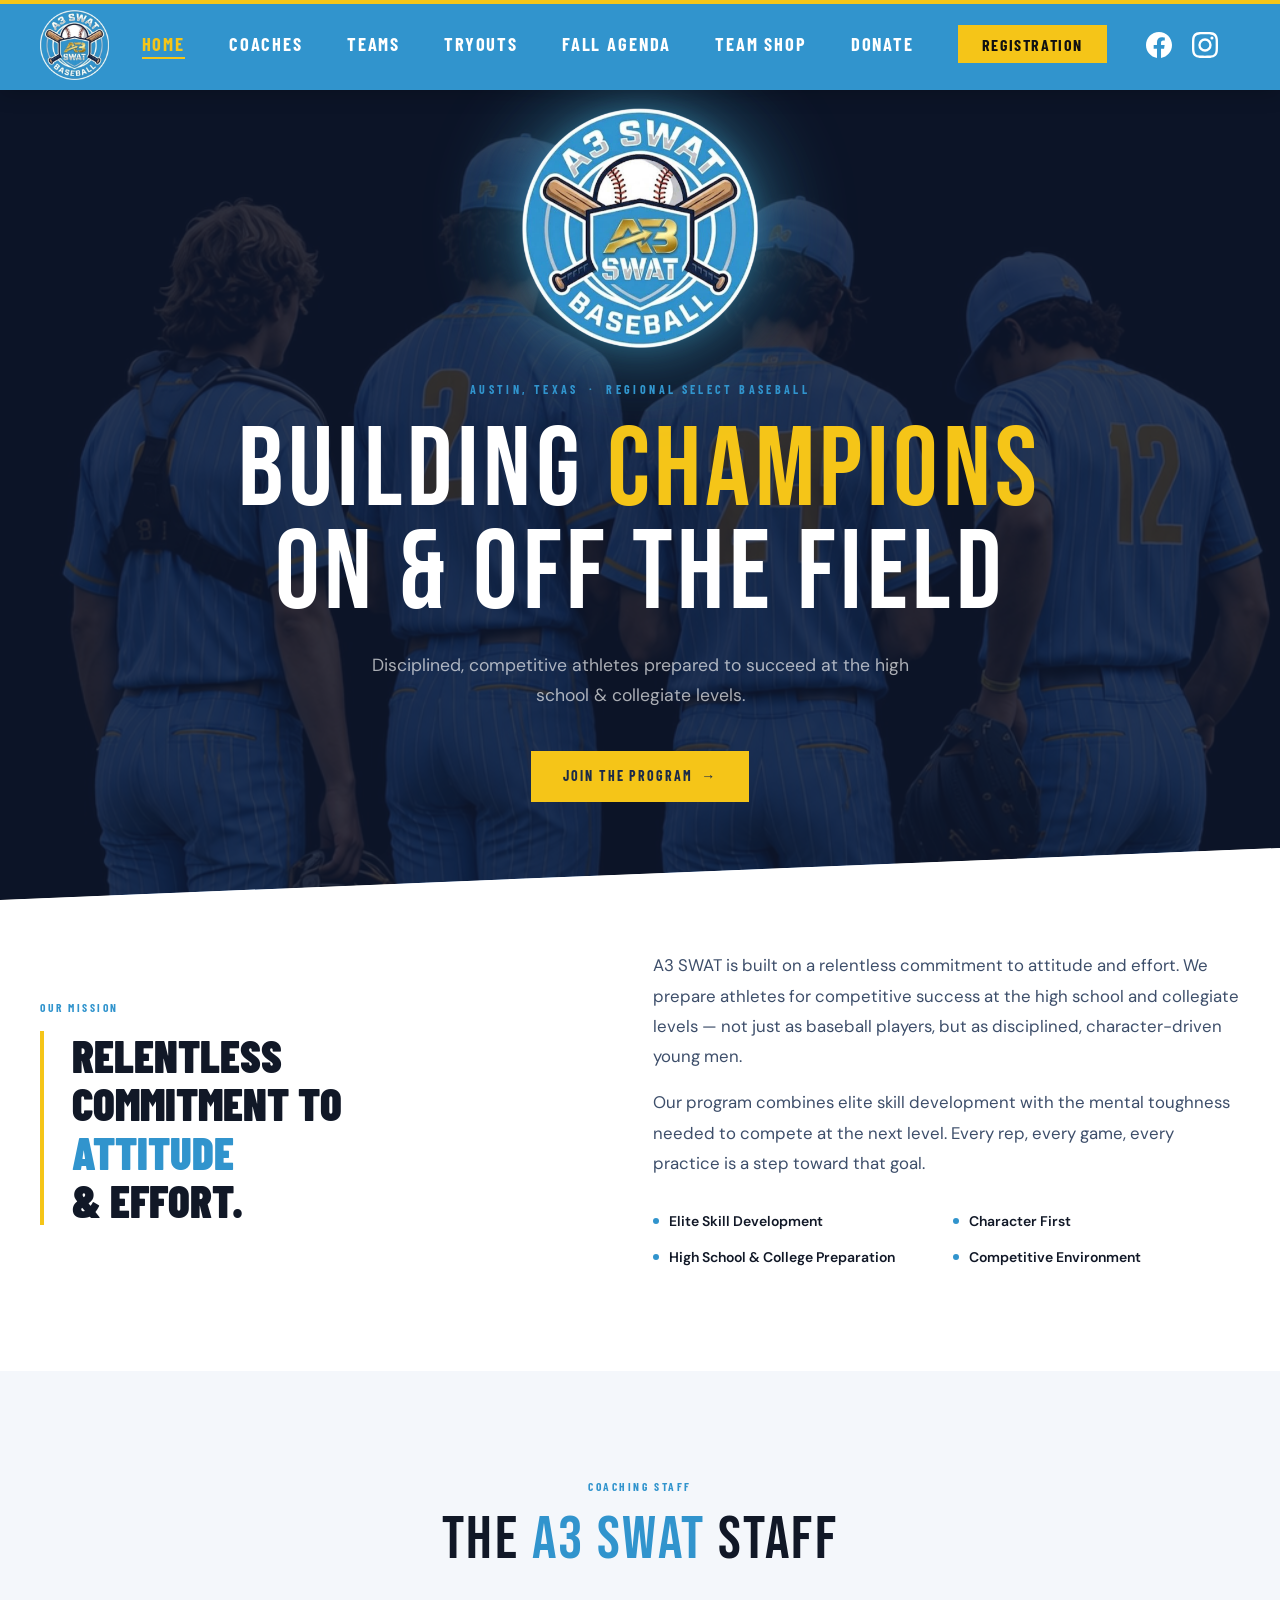
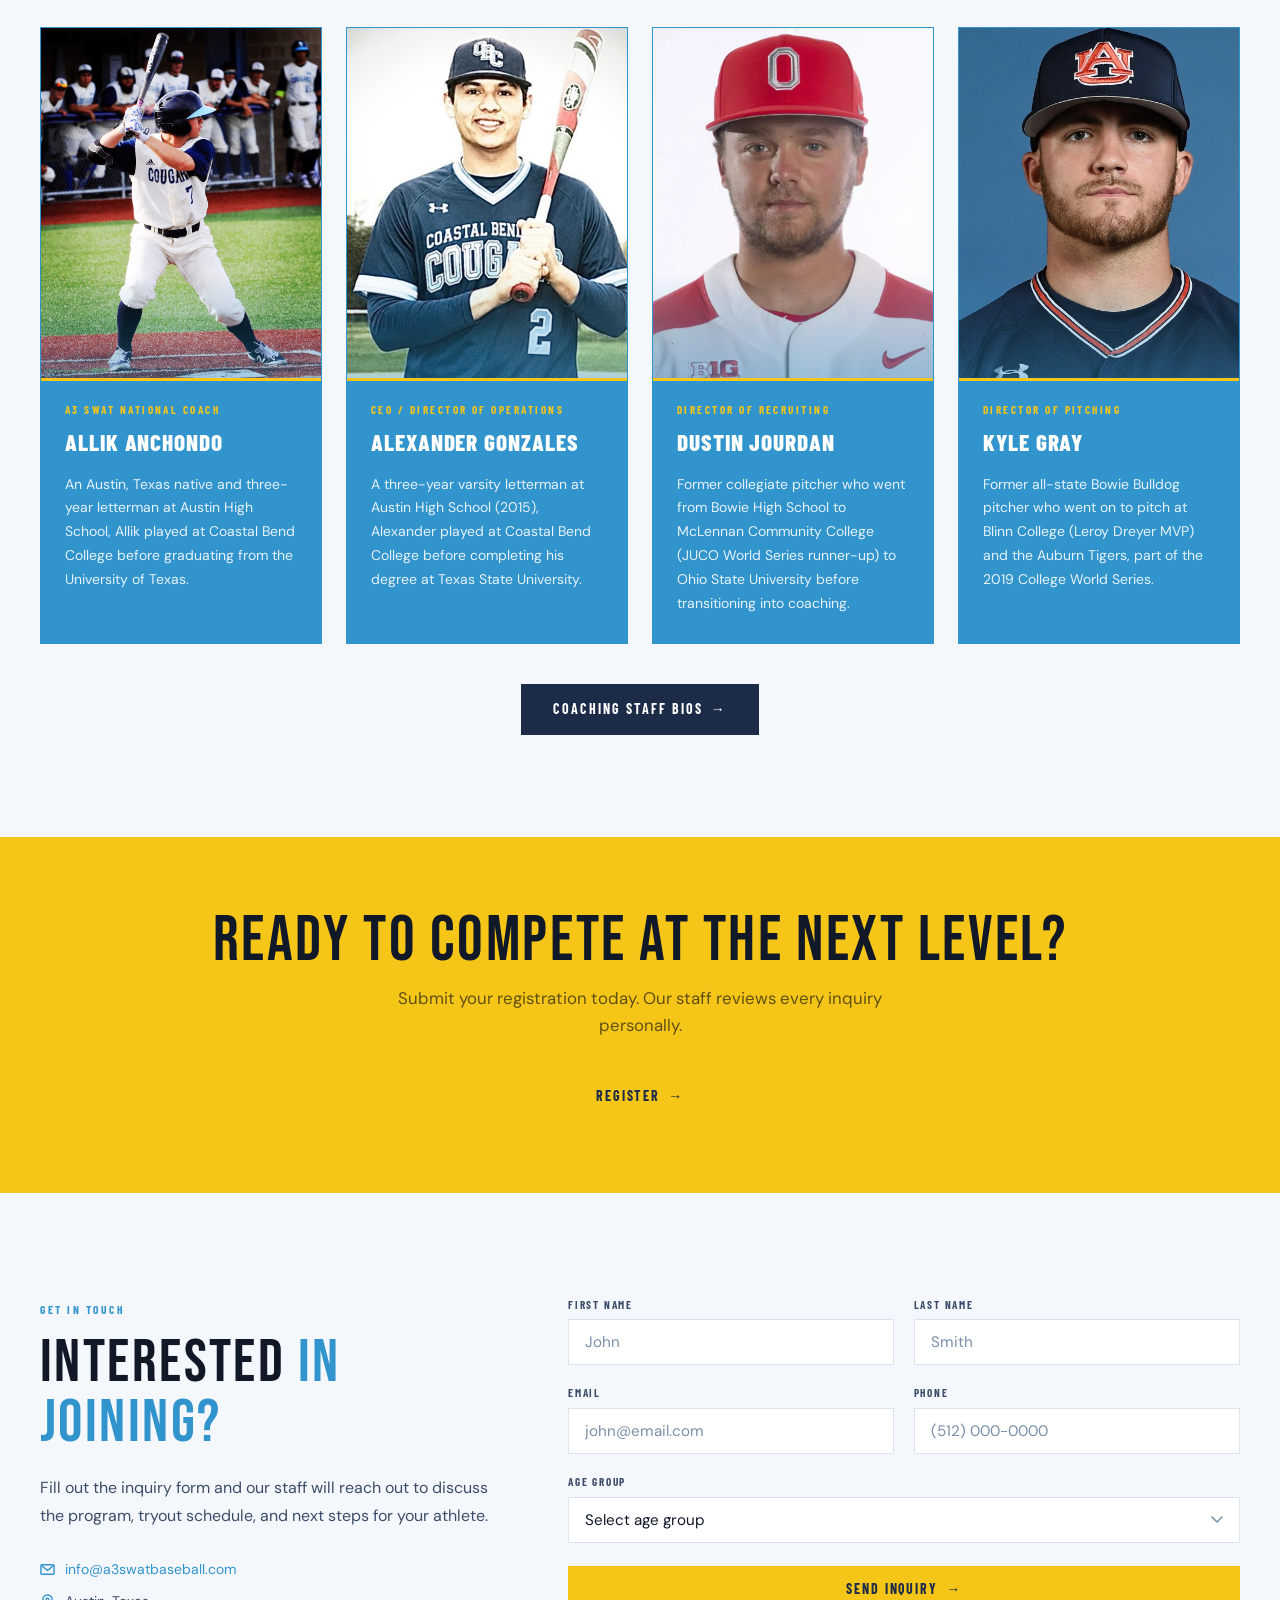
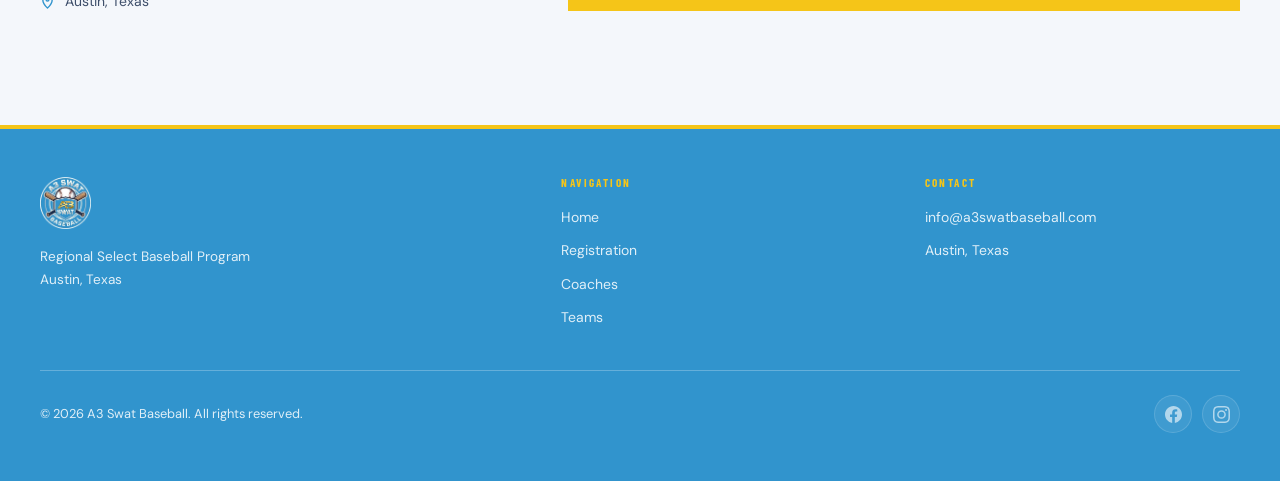
==== commit 8dead050: "Make roster cards fill the full width of their row Switched roster-grid from a fixed-column CSS grid" ====
--- a/index.html
+++ b/index.html
@@ -17,7 +17,7 @@
   <link rel="preconnect" href="https://fonts.googleapis.com" />
   <link rel="preconnect" href="https://fonts.gstatic.com" crossorigin />
   <link href="https://fonts.googleapis.com/css2?family=Barlow+Condensed:ital,wght@0,400;0,600;0,700;0,800;0,900;1,700&family=Barlow:wght@300;400;500;600&display=swap" rel="stylesheet" />
-  <link rel="stylesheet" href="assets/css/styles.css?v=10" />
+  <link rel="stylesheet" href="assets/css/styles.css?v=12" />
   <style>
     .coach-card { background: #3194CD !important; border-color: #3194CD !important; }
     .coach-name { color: #fff !important; }
--- a/assets/css/styles.css
+++ b/assets/css/styles.css
@@ -582,7 +582,7 @@
 .team-item[open] .ti-arr { transform: rotate(45deg); color: var(--gold); }
 
 .ti-body {
-  padding: 1.5rem 1.5rem 2rem calc(60px + 1.5rem + 1.5rem);
+  padding: 1.75rem;
   background: #eaf4fa;
   border-top: 3px solid var(--gold);
 }
@@ -594,28 +594,47 @@
 }
 
 .roster-grid {
-  display: grid;
-  grid-template-columns: repeat(3, 1fr);
-  gap: 0.6rem 1.5rem;
-  margin-bottom: 1.75rem;
-  max-width: 640px;
+  display: flex;
+  flex-wrap: wrap;
+  gap: 0.75rem;
+  margin-bottom: 0.5rem;
 }
 
 .roster-item {
   display: flex;
-  align-items: baseline;
-  gap: 0.55rem;
+  align-items: center;
+  gap: 0.9rem;
+  flex: 1 1 180px;
+  background: var(--white);
+  border: 1px solid var(--border);
+  border-left: 4px solid var(--sky);
+  padding: 0.7rem 1rem;
+  transition: transform 0.2s ease, box-shadow 0.2s ease, border-color 0.2s ease;
+}
+.roster-item:hover {
+  transform: translateY(-3px);
+  box-shadow: 0 10px 24px rgba(28,43,72,0.14);
+  border-left-color: var(--gold);
+}
+
+.roster-num {
+  font-family: var(--font-d);
+  font-weight: 900;
+  font-size: 1.6rem;
+  line-height: 1;
+  color: var(--sky);
+  min-width: 2ch;
+}
+
+.roster-player {
+  font-family: var(--font-d);
+  font-weight: 700;
   font-size: 0.9rem;
-}
-
-.roster-num {
-  font-family: var(--font-d);
-  font-weight: 800;
-  color: var(--sky);
-  min-width: 2.2ch;
-}
-
-.roster-player { color: var(--dark); font-weight: 600; }
+  text-transform: uppercase;
+  letter-spacing: 0.02em;
+  color: var(--dark);
+  line-height: 1.2;
+}
 
 .teams-grid {
   display: grid;
@@ -1100,7 +1119,7 @@
 
   .goes-grid { grid-template-columns: 1fr 1fr; }
   .pay-grid { grid-template-columns: 1fr; }
-  .roster-grid { grid-template-columns: 1fr 1fr; }
+  .roster-item { flex-basis: 40%; }
 }
 
 @media (max-width: 600px) {
@@ -1116,5 +1135,6 @@
   .pg-hero h1 { font-size: clamp(2rem, 10vw, 3.5rem); }
   .goes-grid { grid-template-columns: 1fr; }
   .prize-grid { grid-template-columns: 1fr; }
-  .roster-grid { grid-template-columns: 1fr; }
-}
+  .roster-item { flex-basis: 100%; }
+  .ti-body { padding: 1.25rem; }
+}
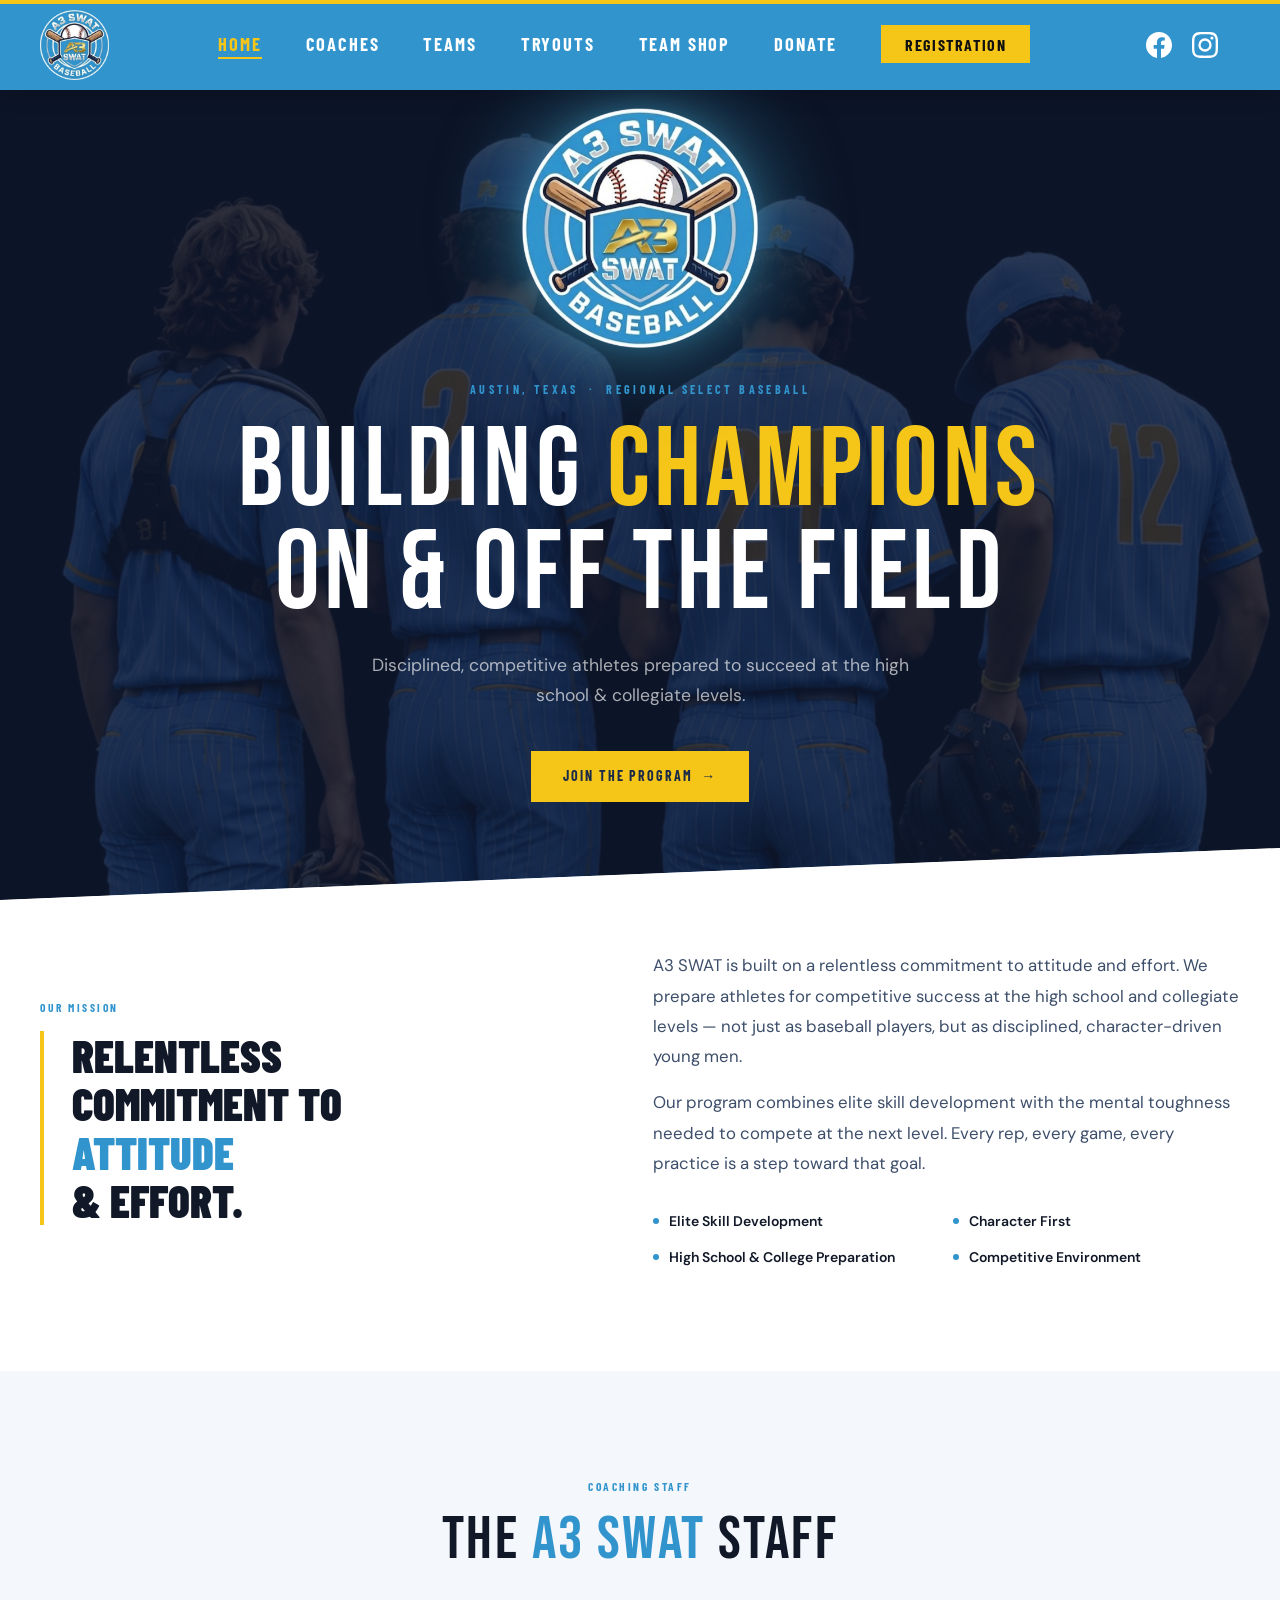
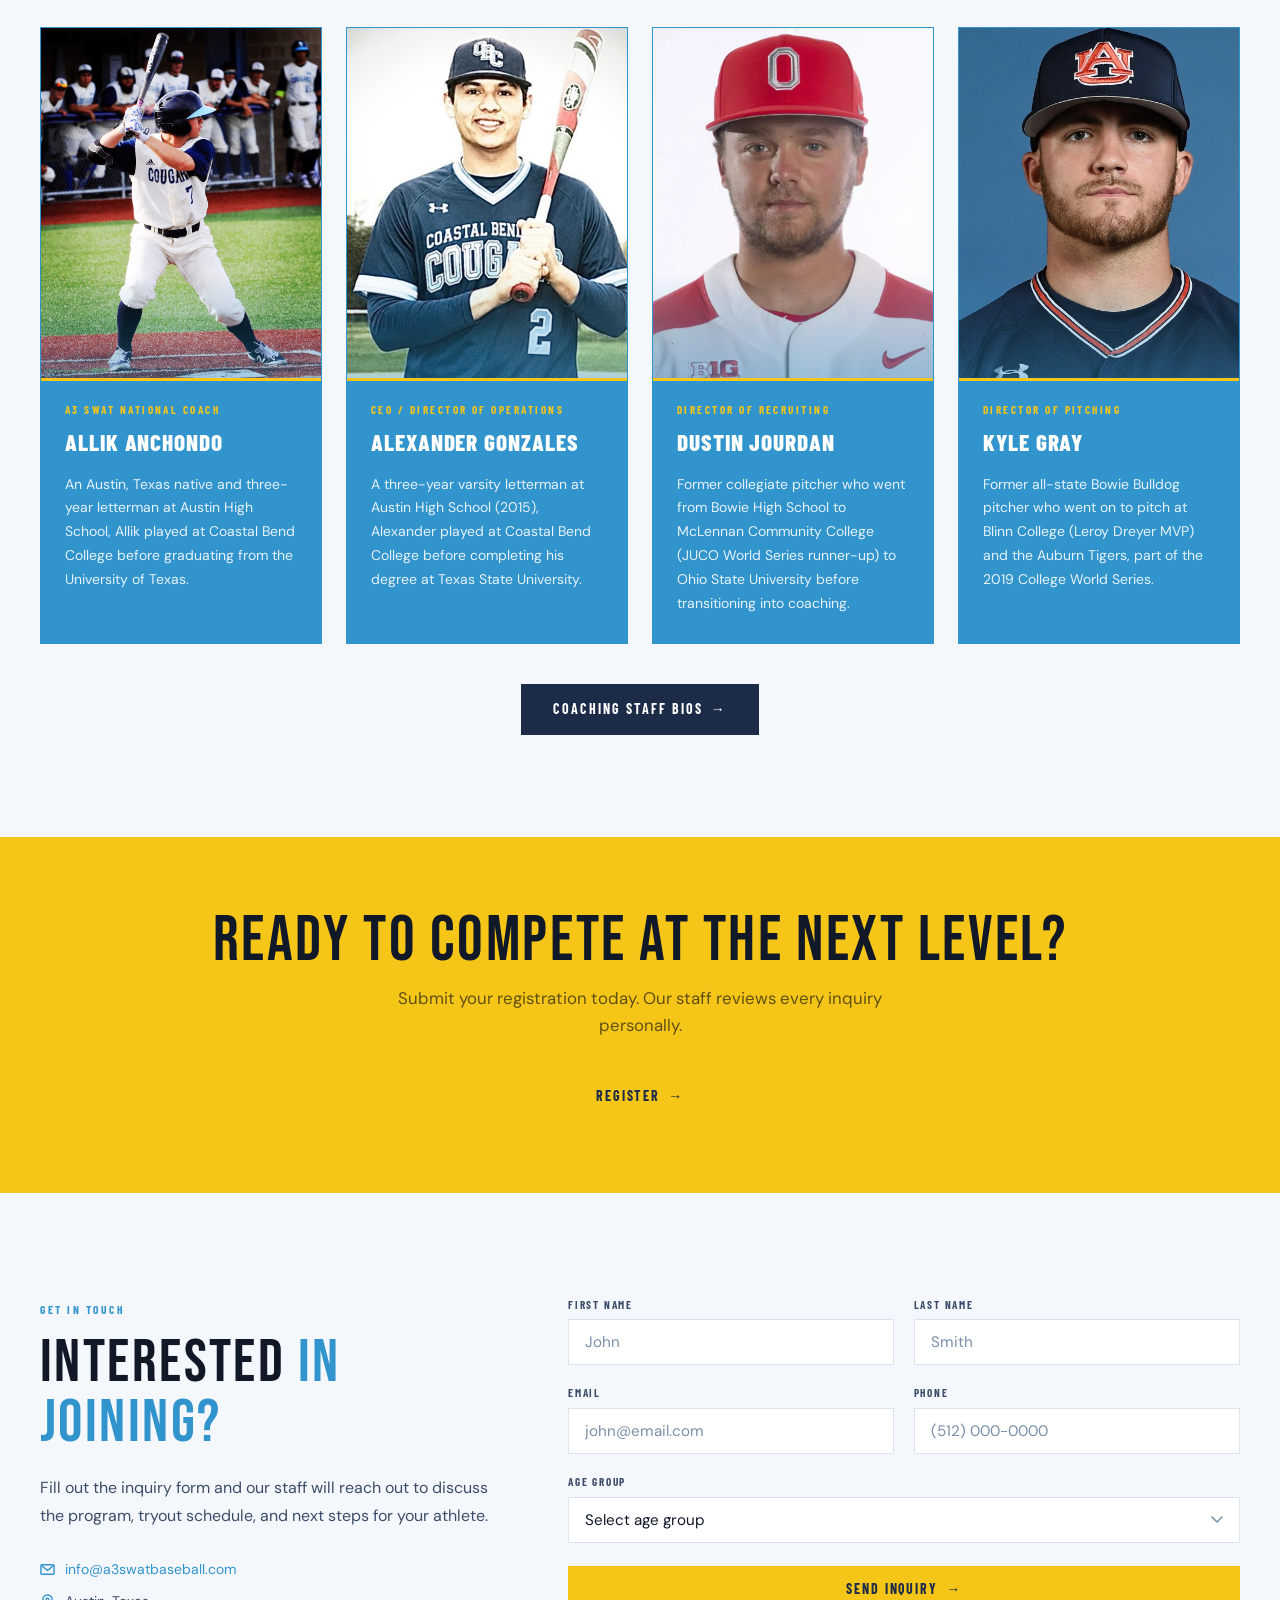
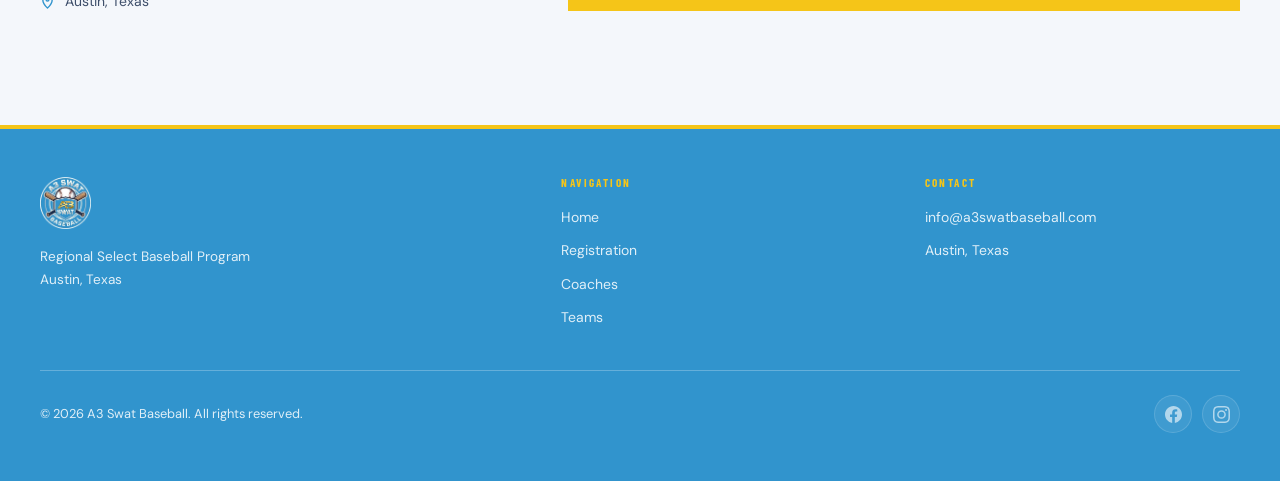
==== commit e9c3e9c7: "Reorder coaches, add 16U National team, remove Fall Agenda tab - Move Kyle Gray under Alexander Gonz" ====
--- a/index.html
+++ b/index.html
@@ -17,7 +17,7 @@
   <link rel="preconnect" href="https://fonts.googleapis.com" />
   <link rel="preconnect" href="https://fonts.gstatic.com" crossorigin />
   <link href="https://fonts.googleapis.com/css2?family=Barlow+Condensed:ital,wght@0,400;0,600;0,700;0,800;0,900;1,700&family=Barlow:wght@300;400;500;600&display=swap" rel="stylesheet" />
-  <link rel="stylesheet" href="assets/css/styles.css?v=12" />
+  <link rel="stylesheet" href="assets/css/styles.css?v=13" />
   <style>
     .coach-card { background: #3194CD !important; border-color: #3194CD !important; }
     .coach-name { color: #fff !important; }
@@ -39,7 +39,6 @@
         <li><a href="coaches.html">Coaches</a></li>
         <li><a href="teams.html">Teams</a></li>
         <li><a href="tryouts.html">Tryouts</a></li>
-        <li><a href="fall-agenda.html">Fall Agenda</a></li>
         <li><a href="#">Team Shop</a></li>
         <li><a href="donate.html">Donate</a></li>
         <li><a href="registration.html" class="nav-cta">Registration</a></li>
@@ -60,7 +59,6 @@
     <a href="coaches.html">Coaches</a>
     <a href="teams.html">Teams</a>
     <a href="tryouts.html">Tryouts</a>
-    <a href="fall-agenda.html">Fall Agenda</a>
     <a href="#">Team Shop</a>
     <a href="donate.html">Donate</a>
     <a href="registration.html" style="color: var(--gold);">Registration →</a>
--- a/assets/css/styles.css
+++ b/assets/css/styles.css
@@ -604,7 +604,7 @@
   display: flex;
   align-items: center;
   gap: 0.9rem;
-  flex: 1 1 180px;
+  flex: 0 1 200px;
   background: var(--white);
   border: 1px solid var(--border);
   border-left: 4px solid var(--sky);
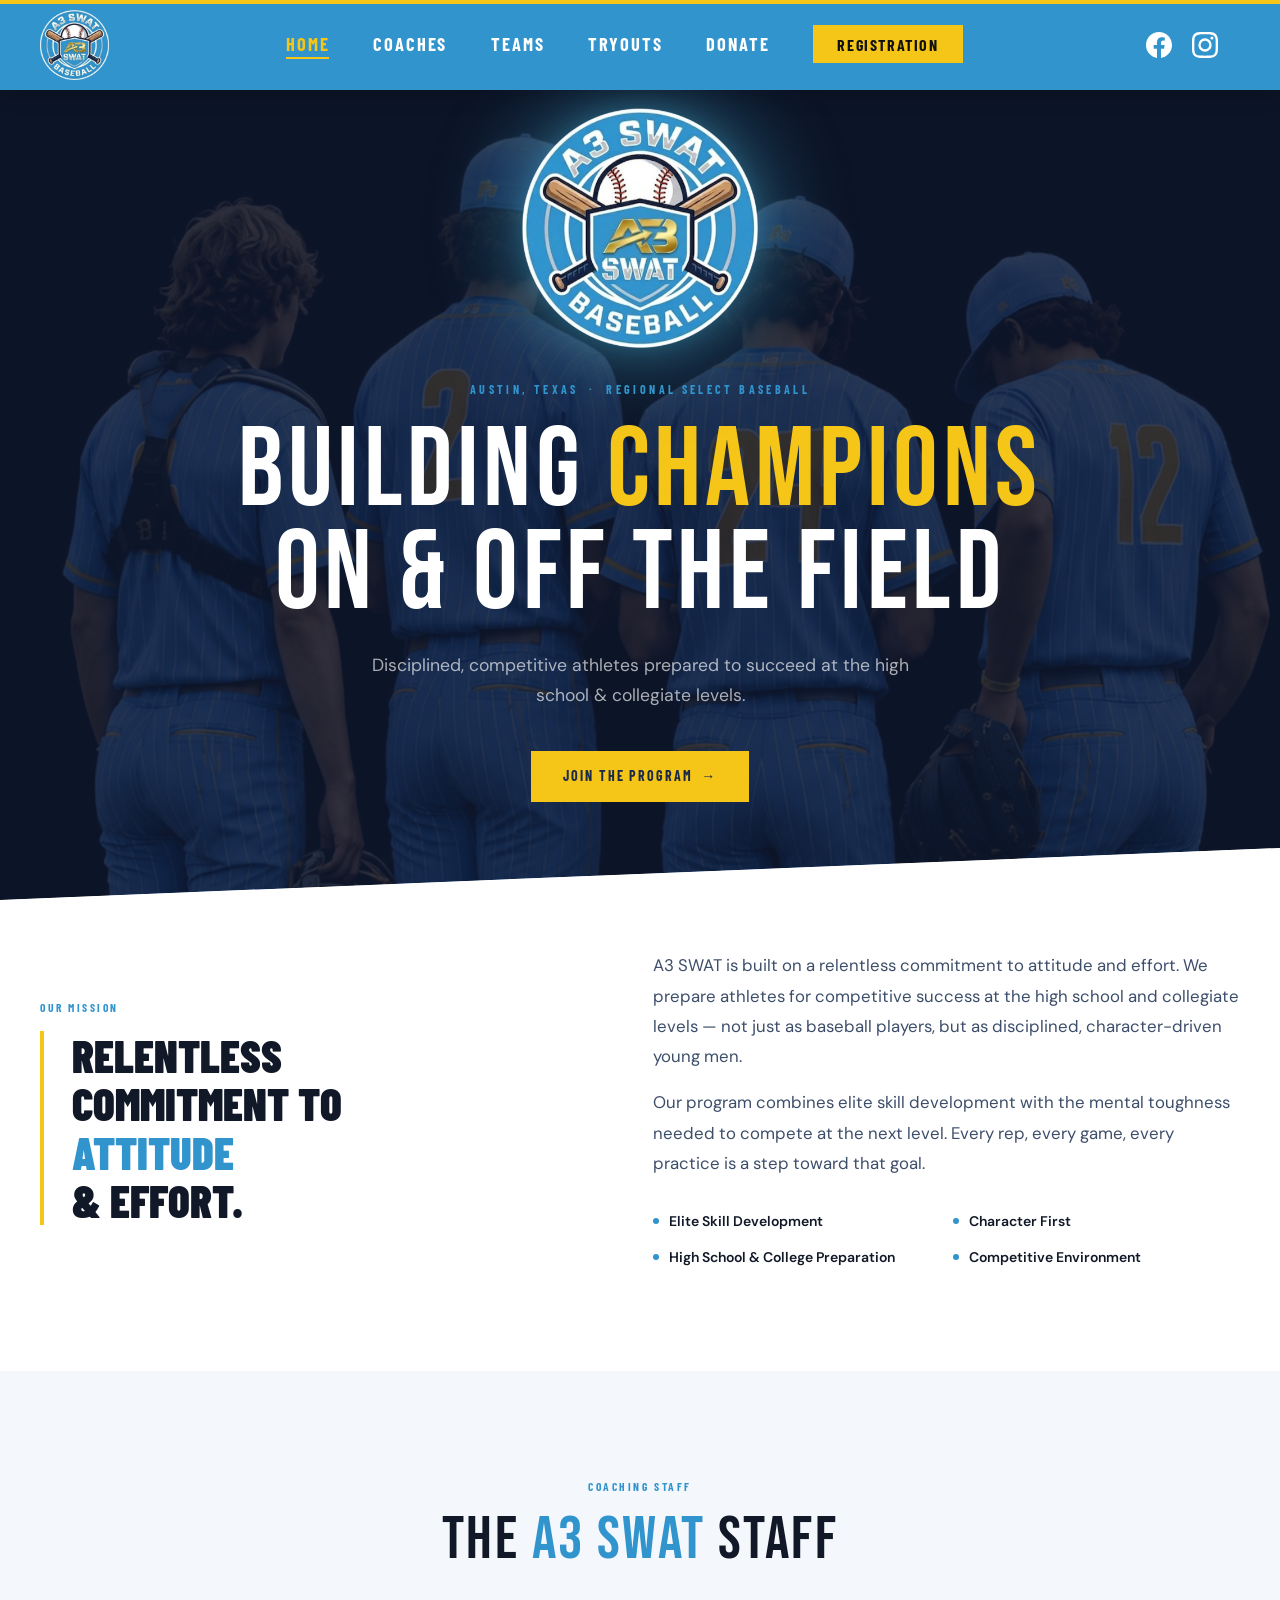
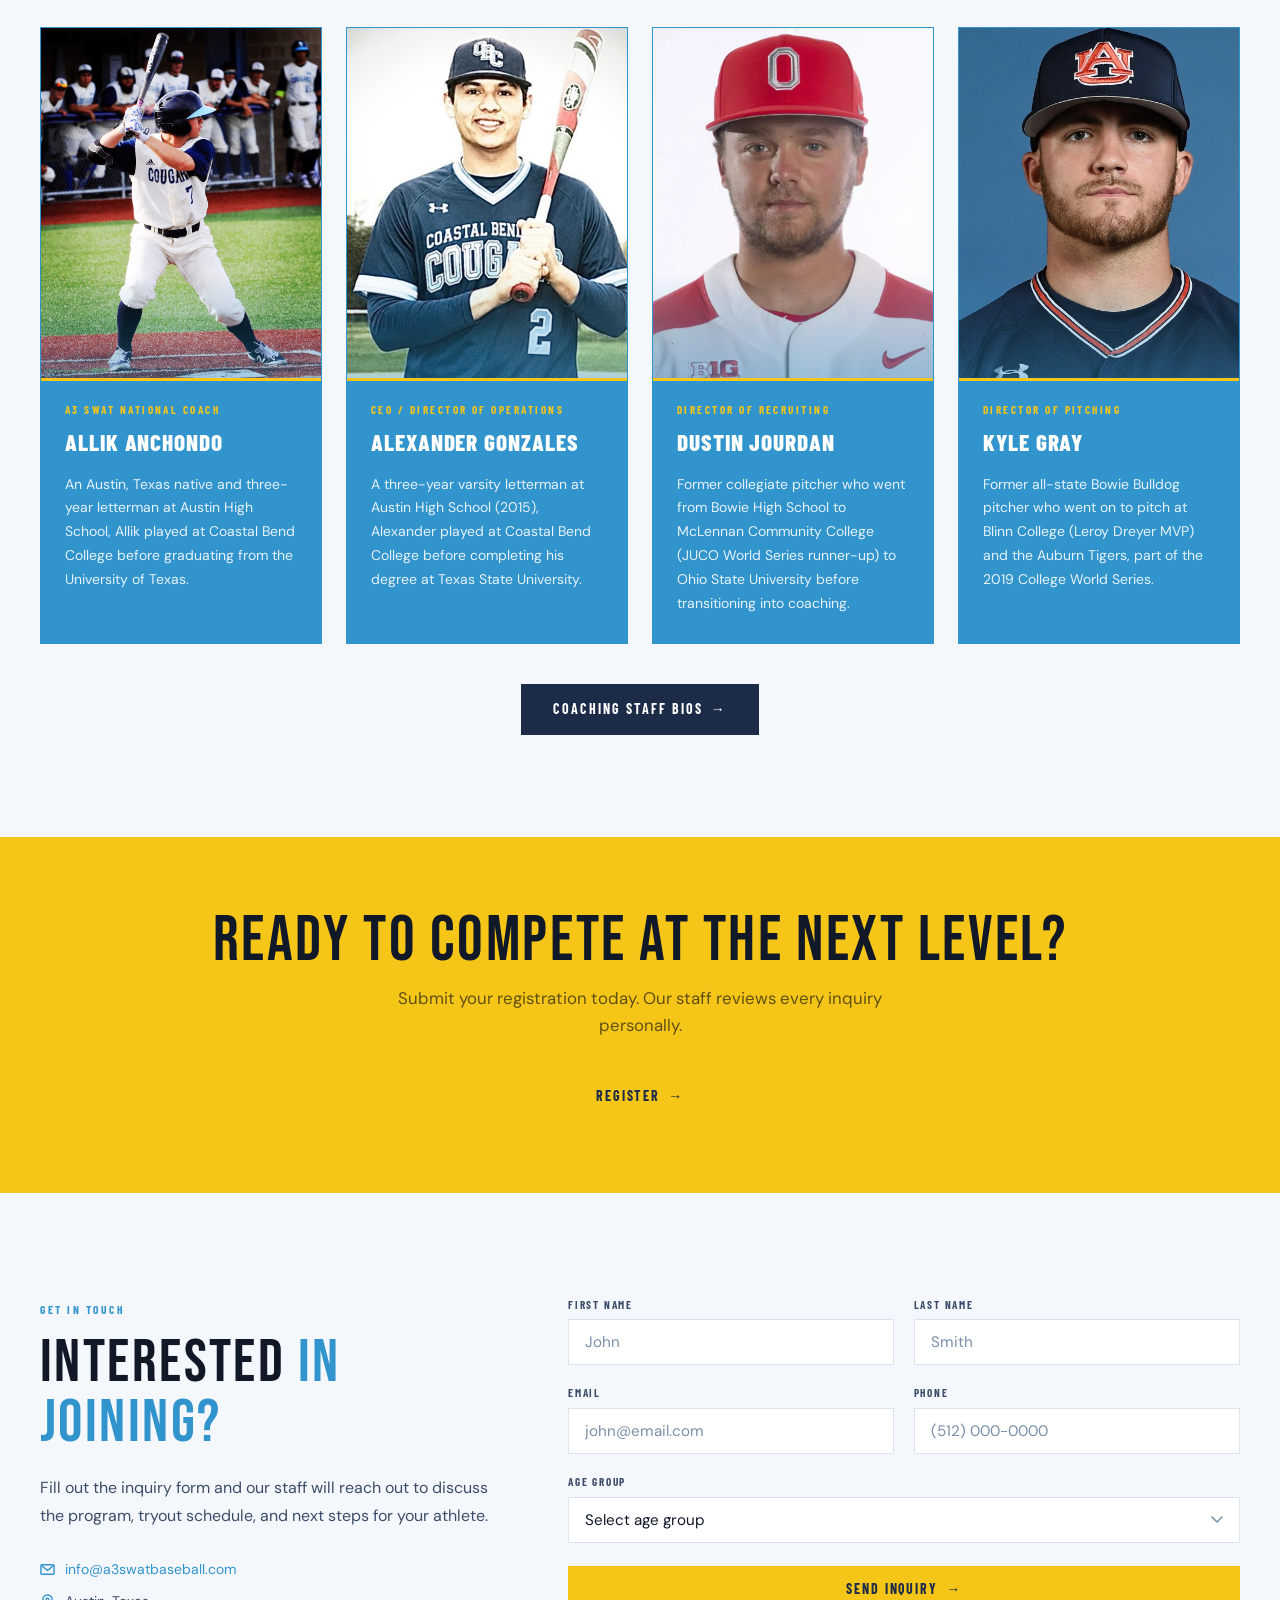
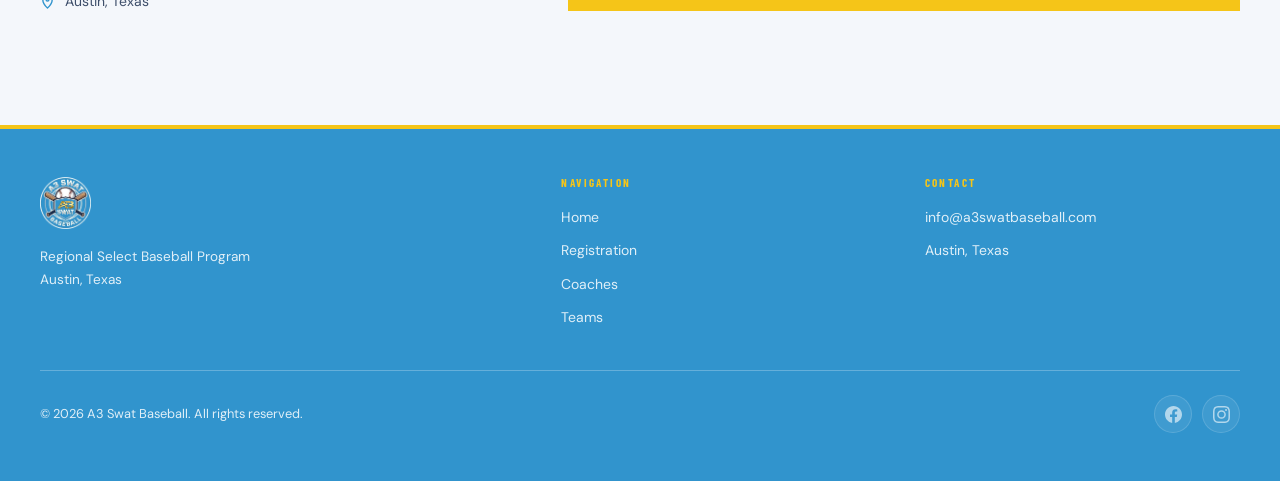
==== commit b9aa8cb1: "Remove Team Shop nav link site-wide It pointed to a placeholder "#" href with no real page behind it" ====
--- a/index.html
+++ b/index.html
@@ -39,7 +39,6 @@
         <li><a href="coaches.html">Coaches</a></li>
         <li><a href="teams.html">Teams</a></li>
         <li><a href="tryouts.html">Tryouts</a></li>
-        <li><a href="#">Team Shop</a></li>
         <li><a href="donate.html">Donate</a></li>
         <li><a href="registration.html" class="nav-cta">Registration</a></li>
       </ul>
@@ -59,7 +58,6 @@
     <a href="coaches.html">Coaches</a>
     <a href="teams.html">Teams</a>
     <a href="tryouts.html">Tryouts</a>
-    <a href="#">Team Shop</a>
     <a href="donate.html">Donate</a>
     <a href="registration.html" style="color: var(--gold);">Registration →</a>
   </div>
@@ -285,7 +283,7 @@
     </div>
   </footer>
 
-  <script src="assets/js/main.js?v=3"></script>
+  <script src="assets/js/main.js?v=5"></script>
   <style>
     #contact-grid { display: grid; grid-template-columns: 1fr 1.5fr; gap: 5rem; align-items: start; }
     @media (max-width: 960px) { #contact-grid { grid-template-columns: 1fr; gap: 2.5rem; } }
